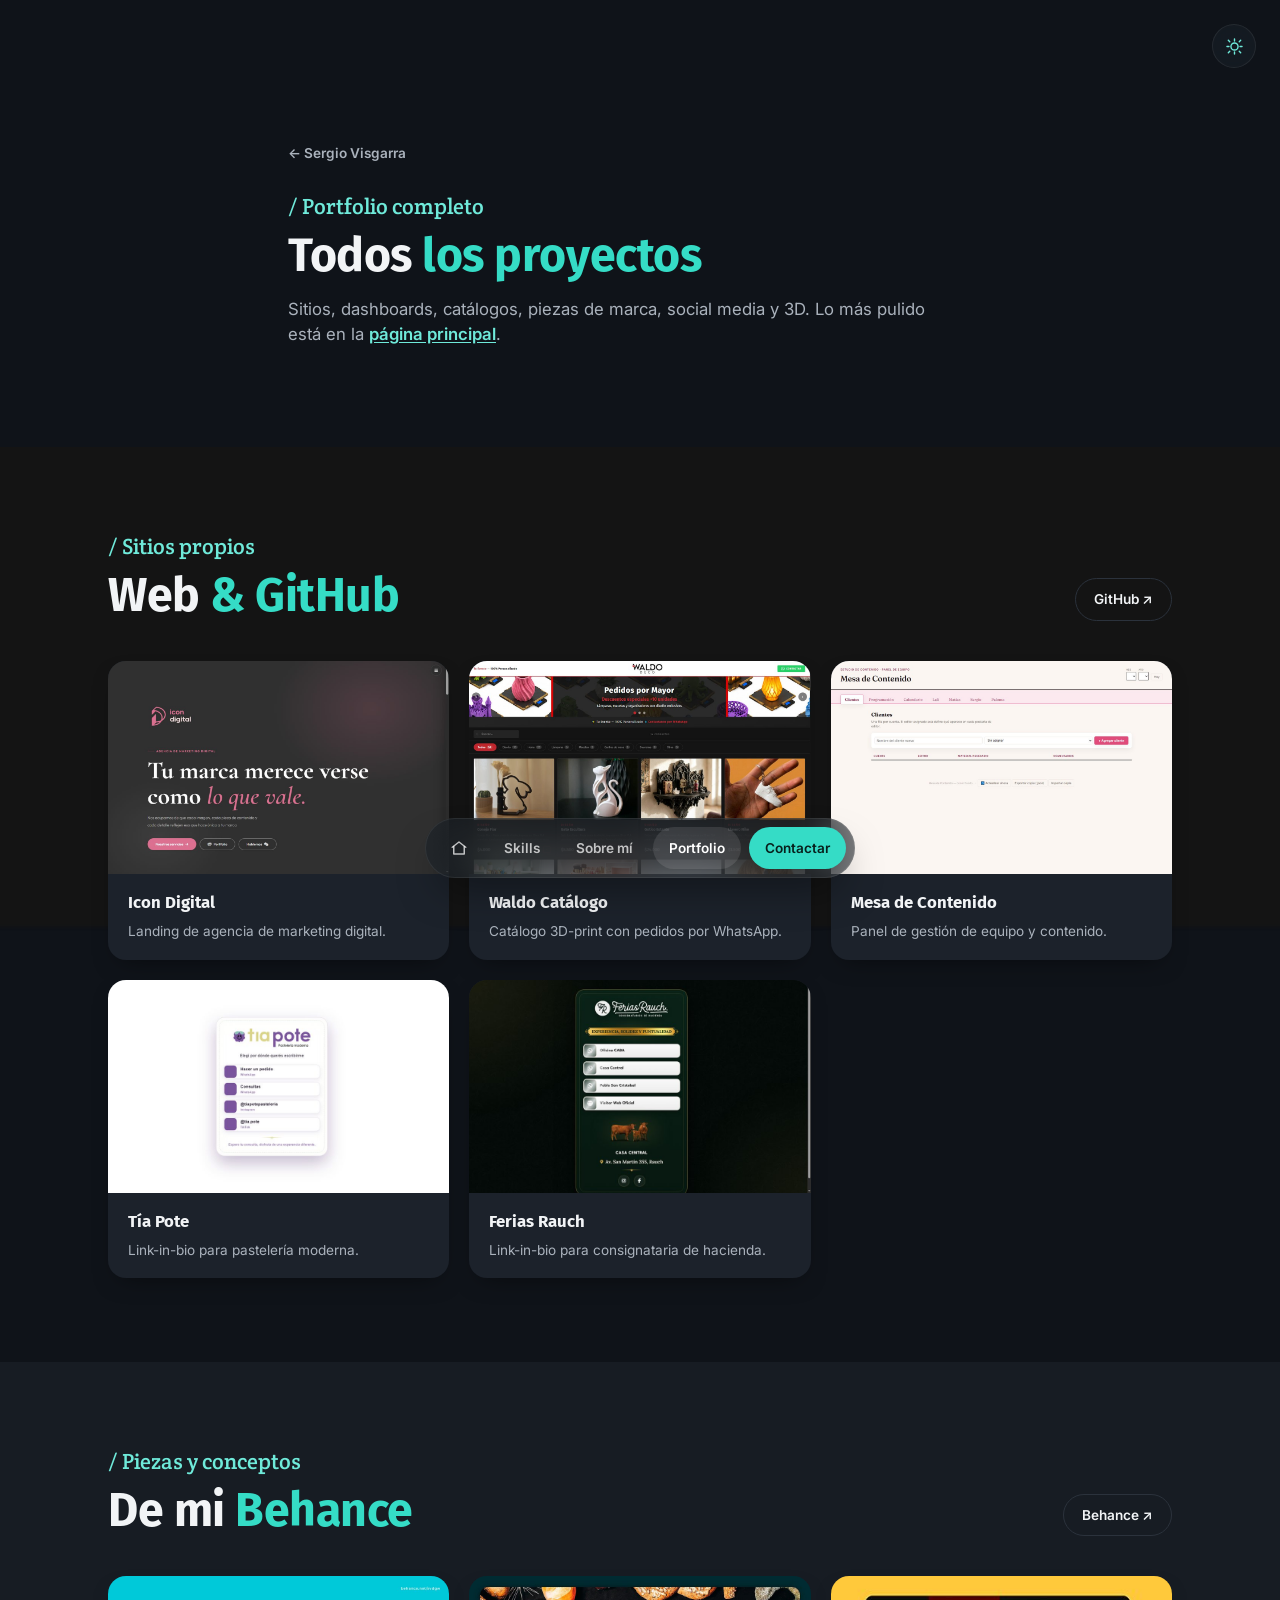
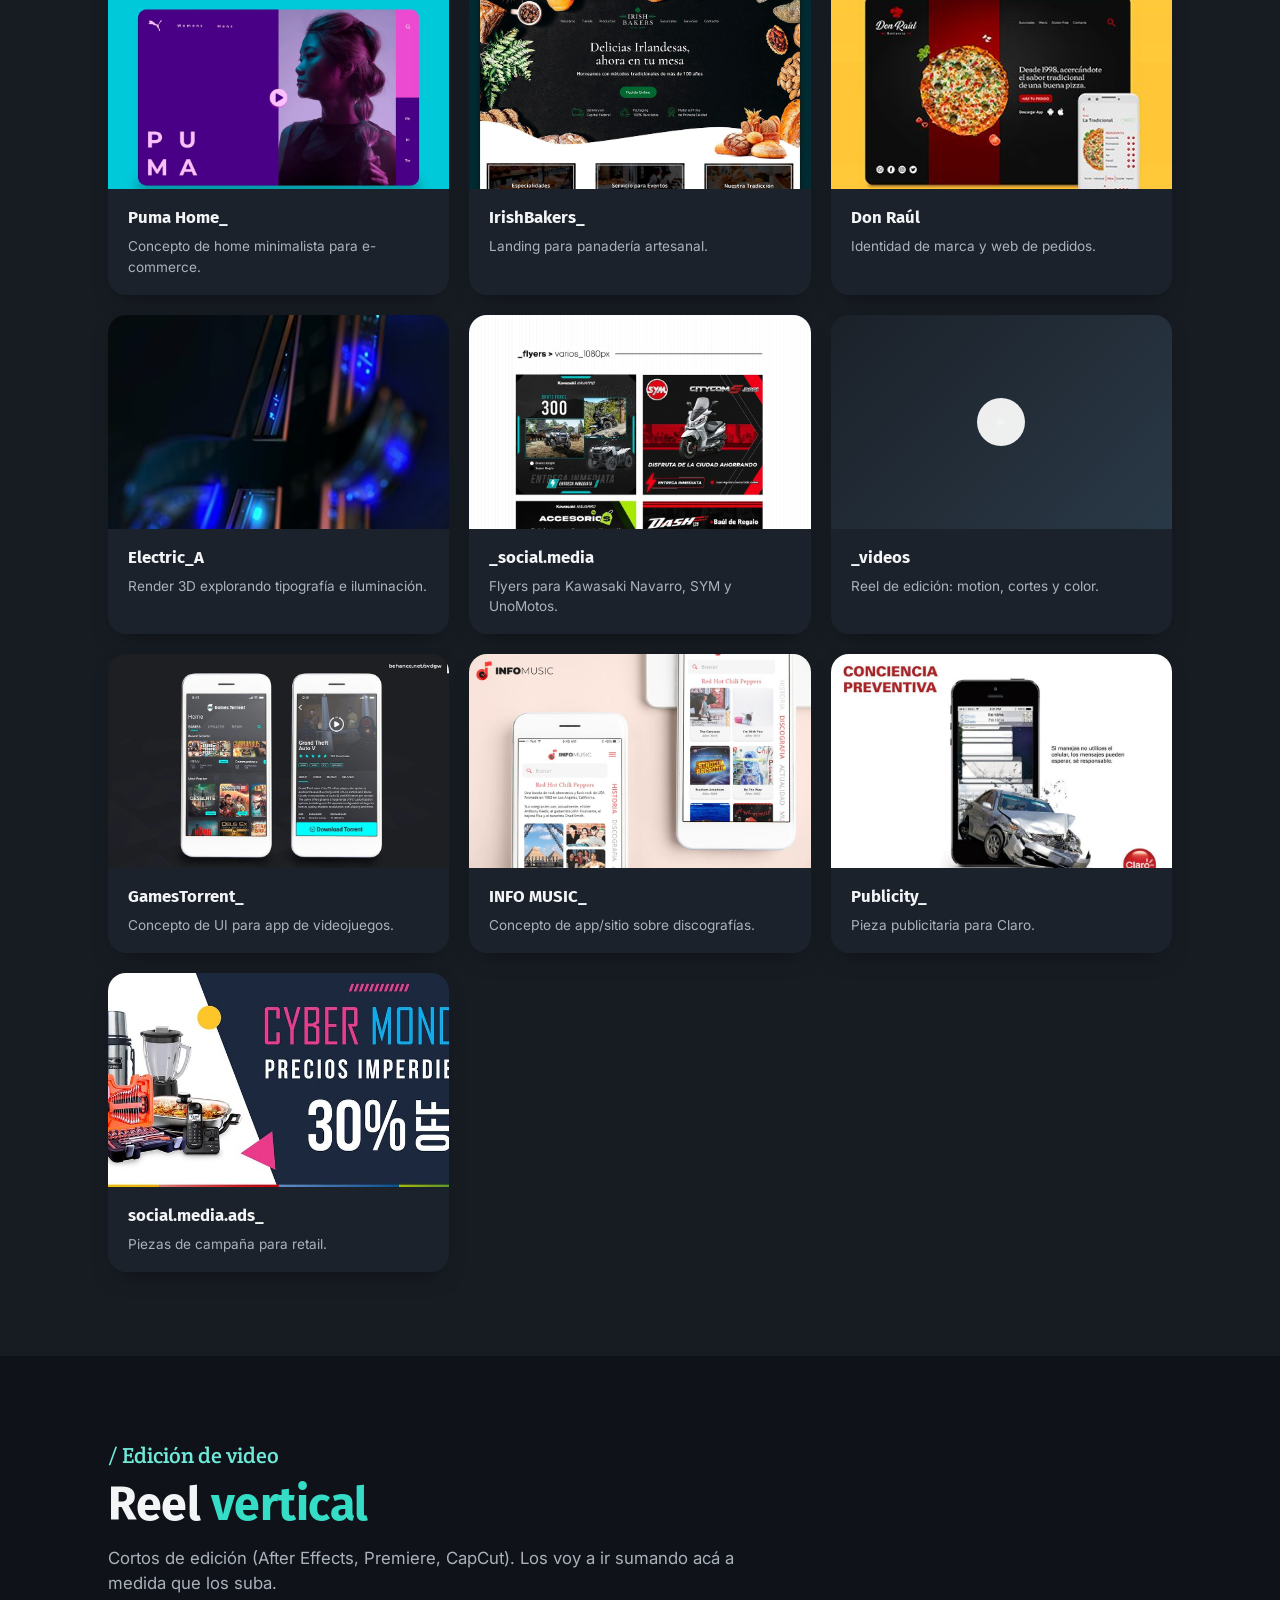
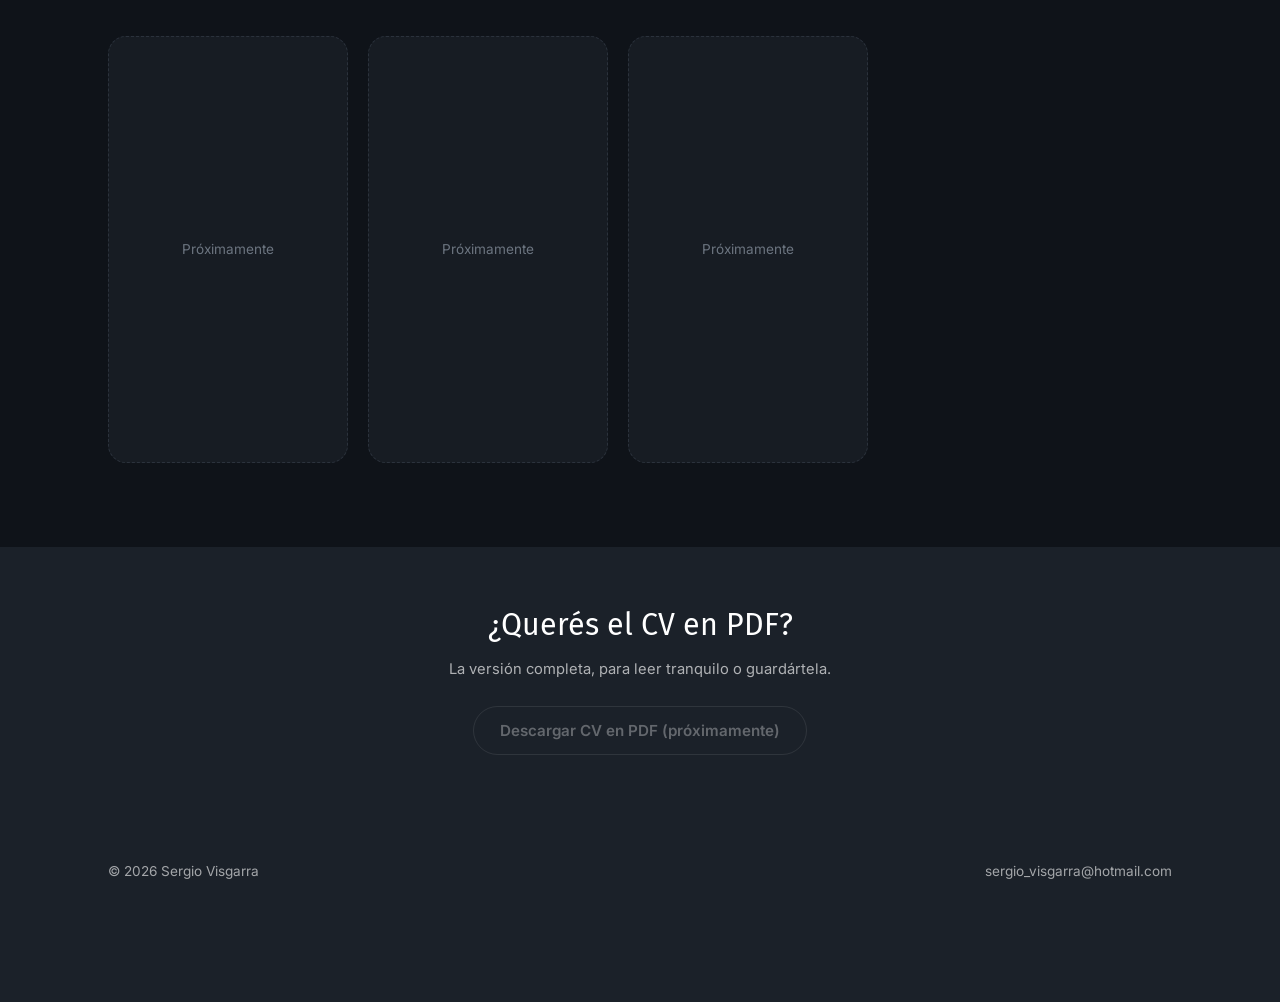
==== portfolio.html @ 5ab40a03 "Ficha de Skills: collage de miniaturas + logo en el badge - Reemplaza showreel-mosaic.jpg por una gr" ====
<!doctype html>
<html lang="es">
<head>
<meta charset="UTF-8">
<script>
  /* aplica el tema guardado antes del primer paint (si no, se ve el flash del
     tema por defecto medio segundo); sin nada guardado se queda en oscuro,
     que es la identidad original del sitio */
  try {
    if (localStorage.getItem('theme') === 'light') {
      document.documentElement.setAttribute('data-theme', 'light');
    }
  } catch (e) {}
</script>
<meta name="viewport" content="width=device-width, initial-scale=1.0">
<title>Portfolio completo — Sergio Visgarra</title>
<meta name="description" content="Todos los proyectos de Sergio Visgarra: web, dashboards, catálogos, branding, social media, video y 3D.">
<link rel="canonical" href="https://adsudo1990.github.io/portfolio/portfolio.html">
<link rel="icon" type="image/png" href="assets/favicon.png">

<!-- Open Graph / Twitter Card — misma imagen de portada que la home -->
<meta property="og:type" content="website">
<meta property="og:site_name" content="Sergio Visgarra — Portfolio">
<meta property="og:title" content="Portfolio completo — Sergio Visgarra">
<meta property="og:description" content="Todos los proyectos de Sergio Visgarra: web, dashboards, catálogos, branding, social media, video y 3D.">
<meta property="og:image" content="https://adsudo1990.github.io/portfolio/assets/img/og-cover.png">
<meta property="og:image:width" content="1200">
<meta property="og:image:height" content="630">
<meta property="og:url" content="https://adsudo1990.github.io/portfolio/portfolio.html">
<meta property="og:locale" content="es_AR">
<meta name="twitter:card" content="summary_large_image">
<meta name="twitter:title" content="Portfolio completo — Sergio Visgarra">
<meta name="twitter:description" content="Todos los proyectos de Sergio Visgarra: web, dashboards, catálogos, branding, social media, video y 3D.">
<meta name="twitter:image" content="https://adsudo1990.github.io/portfolio/assets/img/og-cover.png">
<link rel="preconnect" href="https://fonts.googleapis.com">
<link rel="preconnect" href="https://fonts.gstatic.com" crossorigin>
<link href="https://fonts.googleapis.com/css2?family=Fira+Sans:wght@500;600;700;800&family=Inter:wght@400;500;600&family=Crete+Round&display=swap" rel="stylesheet">
<link rel="stylesheet" href="css/style.css?v=33">
<noscript><style>.reveal{ opacity:1 !important; transform:none !important; }</style></noscript>
</head>
<body>

<!-- ============ FONDO 3D (Three.js, ver js/background.js) ============ -->
<canvas id="galaxyCanvas" aria-hidden="true"></canvas>

<div class="site-content">

<!-- ============ THEME TOGGLE ============ -->
<button id="themeToggle" class="theme-toggle" type="button" aria-label="Cambiar a modo claro">
  <svg class="icon-sun" width="19" height="19" viewBox="0 0 24 24" fill="none" aria-hidden="true"><circle cx="12" cy="12" r="4.5" stroke="currentColor" stroke-width="1.8"/><path d="M12 2.5v2.5M12 19v2.5M4.2 4.2l1.8 1.8M18 18l1.8 1.8M2.5 12H5M19 12h2.5M4.2 19.8L6 18M18 6l1.8-1.8" stroke="currentColor" stroke-width="1.8" stroke-linecap="round"/></svg>
  <svg class="icon-moon" width="17" height="17" viewBox="0 0 24 24" fill="none" aria-hidden="true"><path d="M20 14.5A8.5 8.5 0 1 1 9.5 4a7 7 0 0 0 10.5 10.5Z" stroke="currentColor" stroke-width="1.8" stroke-linejoin="round"/></svg>
</button>

<!-- ============ PAGE HEADER ============ -->
<header class="page-header">
  <div class="wrap page-header-inner">
    <a href="index.html" class="page-back">← Sergio Visgarra</a>
    <div>
      <p class="eyebrow">/ Portfolio completo</p>
      <h1 class="h2">Todos <span class="accent-text">los proyectos</span></h1>
      <p class="lead">Sitios, dashboards, catálogos, piezas de marca, social media y 3D. Lo más pulido está en la <a href="index.html#portfolio" class="inline-link">página principal</a>.</p>
    </div>
  </div>
</header>

<!-- ============ WEB / GITHUB ============ -->
<section class="section" id="web">
  <div class="wrap">
    <div class="section-head reveal-group">
      <div class="reveal">
        <p class="eyebrow">/ Sitios propios</p>
        <h2 class="h2">Web <span class="accent-text">&amp; GitHub</span></h2>
      </div>
      <a href="https://github.com/adsudo1990" target="_blank" rel="noopener" class="btn btn-outline btn-sm reveal">GitHub ↗</a>
    </div>
    <div class="grid-cards grid-cards--3 reveal-group">
      <a class="grid-card reveal" href="https://adsudo1990.github.io/icondigital-portfolio/" data-process="Landing armada en HTML/CSS/JS puro, sin frameworks, para que cargue rápido. Ordené las secciones (qué ofrecen, servicios, contacto) pensando en que el visitante llegue al contacto sin dar vueltas." target="_blank" rel="noopener">
        <div class="grid-img"><img src="assets/img/icondigital.jpg" alt="Landing de Icon Digital" loading="lazy"></div>
        <h4>Icon Digital</h4>
        <p>Landing de agencia de marketing digital.</p>
      </a>
      <a class="grid-card reveal" href="https://adsudo1990.github.io/waldo-catalogo/" data-process="Los renders de cada producto los hice en Blender. El frente es una grilla filtrable liviana, sin backend: el pedido se arma solo y se manda por WhatsApp, sin que el cliente tenga que registrarse." target="_blank" rel="noopener">
        <div class="grid-img"><img src="assets/img/waldo.jpg" alt="Catálogo Waldo Deco" loading="lazy"></div>
        <h4>Waldo Catálogo</h4>
        <p>Catálogo 3D-print con pedidos por WhatsApp.</p>
      </a>
      <a class="grid-card reveal" href="https://adsudo1990.github.io/id-agenda/" data-process="Panel interno para el equipo de Icon Digital. Se conecta a un Cloudflare Worker + KV como backend liviano, así no hace falta mantener un servidor propio para algo de uso interno." target="_blank" rel="noopener">
        <div class="grid-img"><img src="assets/img/idagenda.jpg" alt="Panel Mesa de Contenido" loading="lazy"></div>
        <h4>Mesa de Contenido</h4>
        <p>Panel de gestión de equipo y contenido.</p>
      </a>
      <a class="grid-card reveal" href="https://adsudo1990.github.io/tia_pote_links/" data-process="Link-in-bio con catálogo y pedidos por WhatsApp. Quería que cargue al toque desde el feed de Instagram y que entre entero en una pantalla de celular." target="_blank" rel="noopener">
        <div class="grid-img"><img src="assets/img/tiapote.jpg" alt="Link-in-bio de Tía Pote" loading="lazy"></div>
        <h4>Tía Pote</h4>
        <p>Link-in-bio para pastelería moderna.</p>
      </a>
      <a class="grid-card reveal" href="https://adsudo1990.github.io/ferias-rauch/" data-process="Link-in-bio para una consignataria de hacienda: sucursales, remates y contacto directo. Misma lógica que Tía Pote: liviano, pensado para el celular y sin vueltas." target="_blank" rel="noopener">
        <div class="grid-img"><img src="assets/img/feriasrauch.jpg" alt="Link-in-bio de Ferias Rauch" loading="lazy"></div>
        <h4>Ferias Rauch</h4>
        <p>Link-in-bio para consignataria de hacienda.</p>
      </a>
    </div>
  </div>
</section>

<!-- ============ BEHANCE ============ -->
<section class="section section-alt" id="behance">
  <div class="wrap">
    <div class="section-head reveal-group">
      <div class="reveal">
        <p class="eyebrow">/ Piezas y conceptos</p>
        <h2 class="h2">De mi <span class="accent-text">Behance</span></h2>
      </div>
      <a href="https://www.behance.net/svdgw" target="_blank" rel="noopener" class="btn btn-outline btn-sm reveal">Behance ↗</a>
    </div>
    <div class="grid-cards grid-cards--3 reveal-group">
      <a class="grid-card reveal" href="https://www.behance.net/gallery/91902907/Puma-Home_" data-process="Rediseño del home de e-commerce de Puma, hecho en Figma como ejercicio personal. Me interesaba la jerarquía tipográfica y quitar todo lo que sobra." target="_blank" rel="noopener">
        <div class="grid-img"><img src="assets/img/behance-puma.jpg" alt="Concepto de home de e-commerce para Puma" loading="lazy"></div>
        <h4>Puma Home_</h4>
        <p>Concepto de home minimalista para e-commerce.</p>
      </a>
      <a class="grid-card reveal" href="https://www.behance.net/gallery/93493569/IrishBakers_" data-process="Landing conceptual para una panadería artesanal: identidad, tono de marca y pedido online. La idea era comunicar «artesanal» sin caer en el cliché de tipografía manuscrita y colores pastel." target="_blank" rel="noopener">
        <div class="grid-img"><img src="assets/img/behance-irishbakers.jpg" alt="Landing de panadería IrishBakers" loading="lazy"></div>
        <h4>IrishBakers_</h4>
        <p>Landing para panadería artesanal.</p>
      </a>
      <a class="grid-card reveal" href="https://www.behance.net/gallery/97113945/Don-Raul_" data-process="Identidad de marca completa para una rotisería: isologo, paleta, aplicaciones y una web de pedidos. Quería que se sintiera de barrio y confiable, sin caer en lo genérico." target="_blank" rel="noopener">
        <div class="grid-img"><img src="assets/img/behance-donraul.jpg" alt="Branding y web de rotisería Don Raúl" loading="lazy"></div>
        <h4>Don Raúl</h4>
        <p>Identidad de marca y web de pedidos.</p>
      </a>
      <a class="grid-card reveal" href="https://www.behance.net/gallery/135656613/Electric_A" data-process="Render 3D en Blender y Cinema 4D para practicar tipografía, materiales e iluminación. Lo hice para mí, no fue un encargo." target="_blank" rel="noopener">
        <div class="grid-img"><img src="assets/img/behance-electric.jpg" alt="Pieza 3D Electric_A" loading="lazy"></div>
        <h4>Electric_A</h4>
        <p>Render 3D explorando tipografía e iluminación.</p>
      </a>
      <a class="grid-card reveal" href="https://www.behance.net/gallery/179624189/_socialmedia" data-process="Piezas de redes para Kawasaki Navarro, SYM y UnoMotos, semana a semana. Cada flyer sale en horas, así que armar un buen sistema de plantillas pesó tanto como el diseño." target="_blank" rel="noopener">
        <div class="grid-img"><img src="assets/img/behance-socialmedia.jpg" alt="Flyers para Kawasaki Navarro, SYM y UnoMotos" loading="lazy"></div>
        <h4>_social.media</h4>
        <p>Flyers para Kawasaki Navarro, SYM y UnoMotos.</p>
      </a>
      <a class="grid-card grid-card--video reveal" href="https://www.behance.net/gallery/144928817/Videos_variosae" data-process="Reel de edición para piezas de redes: motion graphics, cortes al ritmo y corrección de color, en After Effects y Premiere." target="_blank" rel="noopener">
        <div class="grid-img grid-img--video">
          <span class="play-btn" aria-hidden="true">
            <svg width="16" height="16" viewBox="0 0 24 24" fill="none"><path d="M8 5v14l11-7L8 5z" fill="currentColor"/></svg>
          </span>
        </div>
        <h4>_videos</h4>
        <p>Reel de edición: motion, cortes y color.</p>
      </a>
      <a class="grid-card reveal" href="https://www.behance.net/gallery/91749625/GamesTorrent_" data-process="Concepto de UI para una app de videojuegos: pantallas de biblioteca, descarga y perfil. Lo armé como sistema de diseño, pensando primero los componentes y después las pantallas." target="_blank" rel="noopener">
        <div class="grid-img"><img src="assets/img/behance-gamestorrent.jpg" alt="UI de app Games Torrent" loading="lazy"></div>
        <h4>GamesTorrent_</h4>
        <p>Concepto de UI para app de videojuegos.</p>
      </a>
      <a class="grid-card reveal" href="https://www.behance.net/gallery/90446647/INFO-MUSIC_" data-process="Concepto de app/sitio sobre discografías. Me interesaba resolver cómo mostrar grillas de álbumes muy densas sin marear al que las mira." target="_blank" rel="noopener">
        <div class="grid-img"><img src="assets/img/behance-infomusic.jpg" alt="UI de app InfoMusic" loading="lazy"></div>
        <h4>INFO MUSIC_</h4>
        <p>Concepto de app/sitio sobre discografías.</p>
      </a>
      <a class="grid-card reveal" href="https://www.behance.net/gallery/83576281/publicity_" data-process="Pieza publicitaria para una campaña de Claro. Trabajo de agencia, con los tiempos y las rondas de aprobación que tiene una marca grande." target="_blank" rel="noopener">
        <div class="grid-img"><img src="assets/img/behance-publicity.jpg" alt="Publicidad Claro Conciencia Preventiva" loading="lazy"></div>
        <h4>Publicity_</h4>
        <p>Pieza publicitaria para Claro.</p>
      </a>
      <a class="grid-card reveal" href="https://www.behance.net/gallery/83701869/socialmediaads_" data-process="Piezas de campaña de Cyber Monday para retail, con una versión para feed y otra para historias." target="_blank" rel="noopener">
        <div class="grid-img"><img src="assets/img/behance-socialads.jpg" alt="Pieza de campaña Cyber Monday" loading="lazy"></div>
        <h4>social.media.ads_</h4>
        <p>Piezas de campaña para retail.</p>
      </a>
    </div>
  </div>
</section>

<!-- ============ REEL VERTICAL (próximamente) ============ -->
<section class="section" id="reel">
  <div class="wrap">
    <div class="reveal-group">
      <p class="eyebrow reveal">/ Edición de video</p>
      <h2 class="h2 reveal">Reel <span class="accent-text">vertical</span></h2>
      <p class="lead reveal">Cortos de edición (After Effects, Premiere, CapCut). Los voy a ir sumando acá a medida que los suba.</p>
    </div>
    <div class="reel-grid reveal-group">
      <div class="reel-slot reveal"><span>Próximamente</span></div>
      <div class="reel-slot reveal"><span>Próximamente</span></div>
      <div class="reel-slot reveal"><span>Próximamente</span></div>
    </div>
  </div>
</section>

<!-- ============ CV DOWNLOAD ============ -->
<section class="cv-band">
  <div class="wrap">
    <p class="cv-band-title">¿Querés el CV en PDF?</p>
    <p class="cv-band-note">La versión completa, para leer tranquilo o guardártela.</p>
    <button class="btn btn-cv" type="button" disabled>Descargar CV en PDF (próximamente)</button>
  </div>
</section>

<!-- ============ FOOTER ============ -->
<footer class="footer">
  <div class="wrap footer-bottom">
    <span>© <span id="year"></span> Sergio Visgarra</span>
    <span>sergio_visgarra@hotmail.com</span>
  </div>
</footer>

<!-- ============ MODAL DE PROYECTOS (ver js/main.js) ============ -->
<div class="project-modal" id="projectModal" hidden>
  <div class="project-modal-backdrop" data-modal-close></div>
  <div class="project-modal-panel" role="dialog" aria-modal="true" aria-labelledby="projectModalTitle">
    <button class="project-modal-close" type="button" data-modal-close aria-label="Cerrar">✕</button>
    <div class="project-modal-img"><img id="projectModalImg" src="" alt="" loading="lazy"></div>
    <div class="project-modal-body">
      <p class="skill-tag" id="projectModalTag" hidden></p>
      <h3 id="projectModalTitle"></h3>
      <p id="projectModalDesc"></p>
      <a id="projectModalLink" href="#" target="_blank" rel="noopener" class="btn btn-primary btn-sm">Ver en vivo ↗</a>
    </div>
  </div>
</div>

<!-- ============ DOCK NAV ============ -->
<nav class="dock" aria-label="Navegación principal">
  <a href="index.html#inicio" class="dock-item" aria-label="Inicio">
    <svg width="18" height="18" viewBox="0 0 24 24" fill="none"><path d="M3 11L12 4L21 11" stroke="currentColor" stroke-width="2" stroke-linecap="round" stroke-linejoin="round"/><path d="M5 10V20H19V10" stroke="currentColor" stroke-width="2" stroke-linecap="round" stroke-linejoin="round"/></svg>
  </a>
  <a href="index.html#skills" class="dock-item">Skills</a>
  <a href="index.html#sobre-mi" class="dock-item">Sobre mí</a>
  <a href="portfolio.html" class="dock-item active">Portfolio</a>
  <a href="index.html#contacto" class="dock-item dock-cta">Contactar</a>
</nav>

</div><!-- /.site-content -->

<script src="https://cdnjs.cloudflare.com/ajax/libs/gsap/3.12.5/gsap.min.js"></script>
<script src="https://cdnjs.cloudflare.com/ajax/libs/gsap/3.12.5/ScrollTrigger.min.js"></script>
<script src="https://cdnjs.cloudflare.com/ajax/libs/three.js/r128/three.min.js"></script>
<script src="js/background.js?v=5"></script>
<script src="js/main.js?v=20"></script>
</body>
</html>
---- css/style.css ----
/* ===================================================================
   Sergio Visgarra — Portfolio
   Design tokens
   =================================================================== */
:root{
  /* dark theme (default — identidad original del sitio) */
  --bg:            #0F1319;
  --bg-alt:        #171C23;
  --surface:       #1C222B;
  --ink:           #F2F4F6;
  --ink-soft:      #AAB2BC;
  --ink-faint:     #6C7580;
  --line:          #2B323C;
  --accent:        #35DCC6;
  --accent-ink:    #6FEADA;
  --accent-tint:   rgba(53,220,198,.14);
  --accent-tint-2: rgba(53,220,198,.22);
  --on-accent:     #08211D; /* dark text on top of the bright accent color, for contrast */
  --shadow:        0 20px 45px -20px rgba(0,0,0,.6);
  --shadow-sm:     0 10px 25px -12px rgba(0,0,0,.55);
  --hero-line:     rgba(255,255,255,.04); /* trazo diagonal del fondo del hero */
  /* --dock-bg y el resto del "chrome" (dock, footer, overlays de imagen) se
     mantienen siempre oscuros en los dos temas a propósito — es el mismo
     criterio que usan la mayoría de los sitios con toggle: la barra de
     navegación no cambia, solo el contenido */
  --dock-bg:       #1B2129;
  --radius-lg: 28px;
  --radius-md: 18px;
  --radius-sm: 12px;
  --maxw: 1120px;
  --font-head: 'Fira Sans', -apple-system, Segoe UI, sans-serif;
  --font-body: 'Inter', -apple-system, Segoe UI, sans-serif;
  --font-hand: 'Crete Round', Georgia, serif;
}
/* ---------- light theme: se activa con [data-theme="light"] en <html>,
   controlado por el toggle del header (ver .theme-toggle / main.js) ---------- */
:root[data-theme="light"]{
  --bg:            #F6F7F5;
  --bg-alt:        #ECEFEC;
  --surface:       #FFFFFF;
  --ink:           #14181C;
  --ink-soft:      #4E555C;
  --ink-faint:     #868D94;
  --line:          #DEE2E4;
  --accent:        #0B8F7D;
  --accent-ink:    #0A7A6A;
  --accent-tint:   rgba(11,143,125,.10);
  --accent-tint-2: rgba(11,143,125,.16);
  --on-accent:     #FFFFFF;
  --shadow:        0 20px 45px -20px rgba(20,24,28,.18);
  --shadow-sm:     0 10px 25px -12px rgba(20,24,28,.14);
  --hero-line:     rgba(15,20,25,.05);
}

*{ box-sizing:border-box; }
html{ scroll-behavior:smooth; }
body{
  margin:0;
  background:var(--bg);
  color:var(--ink);
  font-family:var(--font-body);
  font-size:16px;
  line-height:1.5;
  -webkit-font-smoothing:antialiased;
}
img{ max-width:100%; display:block; }
a{ color:inherit; text-decoration:none; }
ul{ margin:0; padding:0; list-style:none; }

.wrap{
  max-width:var(--maxw);
  margin:0 auto;
  padding:0 28px;
}

.accent-text{ color:var(--accent); }

.eyebrow{
  font-family:var(--font-hand);
  font-size:1.35rem;
  color:var(--accent-ink);
  margin:0 0 6px;
}

.h2{
  font-family:var(--font-head);
  font-weight:700;
  font-size:clamp(2rem, 4vw, 2.9rem);
  line-height:1.1;
  margin:0 0 16px;
  letter-spacing:-0.01em;
}

.lead{
  font-size:1.05rem;
  color:var(--ink-soft);
  max-width:640px;
  margin:0 0 40px;
}

.section{ padding:84px 0; } /* 96px - 12% */
.section-alt{ background:var(--bg-alt); }

.section-head{
  display:flex;
  justify-content:space-between;
  align-items:flex-end;
  gap:24px;
  flex-wrap:wrap;
  margin-bottom:40px;
}
.section-head .h2{ margin-bottom:0; }

.h3{
  font-family:var(--font-head);
  font-weight:700;
  font-size:1.4rem;
  margin:0;
}
.portfolio-sub{ margin:56px 0 24px; }
.portfolio-sub .skill-tag{ margin-bottom:2px; }
.grid-cards--behance{ margin-top:0; }

/* ---------- scroll reveal ---------- */
.reveal{
  opacity:0;
  transform:translateY(28px);
  transition:opacity .7s cubic-bezier(.22,.61,.36,1), transform .7s cubic-bezier(.22,.61,.36,1);
}
.reveal.is-visible{ opacity:1; transform:translateY(0); }
.reveal-group .reveal:nth-child(1){ transition-delay:0s; }
.reveal-group .reveal:nth-child(2){ transition-delay:.08s; }
.reveal-group .reveal:nth-child(3){ transition-delay:.16s; }
.reveal-group .reveal:nth-child(4){ transition-delay:.24s; }
.reveal-group .reveal:nth-child(5){ transition-delay:.32s; }
.reveal-group .reveal:nth-child(6){ transition-delay:.4s; }
@media (prefers-reduced-motion: reduce){
  .reveal{ opacity:1; transform:none; transition:none; }
}

/* ---------- buttons ---------- */
.btn{
  display:inline-flex;
  align-items:center;
  gap:6px;
  font-family:var(--font-body);
  font-weight:600;
  font-size:.95rem;
  padding:14px 26px;
  border-radius:999px;
  border:1.5px solid transparent;
  cursor:pointer;
  transition:transform .15s ease, box-shadow .15s ease, background .15s ease, color .15s ease;
  white-space:nowrap;
  /* sin esto, un <button disabled> usa el estilo nativo del navegador y
     pisa el color/fondo — se vuelve invisible en vez de "atenuado" */
  appearance:none;
  -webkit-appearance:none;
}
.btn:hover{ transform:translateY(-2px); }
.btn-primary{ background:var(--accent); color:var(--on-accent); box-shadow:var(--shadow-sm); }
.btn-primary:hover{ background:var(--accent-ink); }
.btn-outline{ background:transparent; border-color:var(--line); color:var(--ink); }
.btn-outline:hover{ background:var(--ink); color:var(--bg); border-color:var(--ink); }
.btn-ghost{ background:transparent; color:var(--ink-soft); border-color:transparent; padding:14px 10px; }
.btn-ghost:hover{ color:var(--ink); }
.btn-sm{ padding:10px 18px; font-size:.85rem; }

/* ===================================================================
   HERO
   =================================================================== */
.hero{
  position:relative;
  padding:132px 0 97px; /* 150px/110px - 12% */
  overflow:hidden;
  background:var(--bg);
}
.hero-bg{
  position:absolute; inset:0;
  z-index:0;
  /* solo el glow de acento — las franjas diagonales se sacaron a pedido,
     competían con las partículas de la galaxia */
  background:radial-gradient(600px 400px at 85% 10%, var(--accent-tint) 0%, transparent 70%);
  pointer-events:none;
}
.hero-inner{ position:relative; z-index:2; }
.hero-name{
  font-family:var(--font-head);
  font-weight:800;
  font-size:clamp(3.2rem, 9vw, 6.4rem);
  line-height:.95;
  letter-spacing:-0.02em;
  margin:0 0 20px;
}
.hero-role{
  font-family:var(--font-head);
  font-size:clamp(1.1rem, 2vw, 1.4rem);
  color:var(--ink-soft);
  margin:0 0 10px;
}
.hero-role .dot{ color:var(--accent); margin:0 4px; }
.hero-meta{
  color:var(--ink-soft);
  font-size:.98rem;
  margin:0 0 40px;
  max-width:520px;
}
.hero-cta{ display:flex; flex-wrap:wrap; gap:14px; align-items:center; }

/* ---------- hero split: "Sergio — foto — Visgarra" ----------
   Este bloque va al revés que el resto del archivo (mobile primero, desktop en
   un min-width). Es a propósito: en mobile es una columna simple con la foto
   redonda arriba, y en desktop una grilla de 3x3 con posiciones explícitas.
   Definir el caso simple primero evita tener que deshacer con !important las
   posiciones de grilla del desktop, que fue justo lo que rompió este layout
   antes cuando se resolvía con subgrid. */
.hero-split{
  display:grid;
  justify-items:start;
  text-align:left;
  row-gap:4px;
  margin-bottom:36px;
}
.hero-name{ margin:0; }
.hero-place{
  font-family:var(--font-body);
  font-size:.95rem;
  color:var(--ink-soft);
  margin:10px 0 0;
}
/* mobile: foto chica y redonda arriba, nombre debajo */
.hero-photo{
  order:-1;
  width:74px;
  aspect-ratio:1/1;
  border-radius:50%;
  overflow:hidden;
  margin-bottom:14px;
  background:var(--surface);
  box-shadow:var(--shadow-sm);
}
/* la imagen es un isotipo geométrico con fondo transparente (no una foto
   rectangular), así que "contain" evita recortar las puntas del dibujo —
   con "cover" el círculo/rectángulo redondeado le comía las esquinas */
.hero-photo img{ width:100%; height:100%; object-fit:contain; display:block; }

@media (min-width: 761px){
  /* desktop: eyebrow arriba a la izquierda, los dos nombres en la MISMA fila
     (fila 2) con la foto en el medio ocupando las tres filas, y el lugar
     debajo de "Visgarra" */
  .hero-split{
    grid-template-columns:auto auto auto;
    grid-template-rows:auto auto auto;
    justify-content:start;
    align-items:center;
    column-gap:clamp(18px, 2.4vw, 34px);
    row-gap:0;
  }
  .hero-eyebrow{ grid-column:1; grid-row:1; margin-bottom:8px; }
  .hero-name--first{ grid-column:1; grid-row:2; }
  .hero-photo{
    grid-column:2;
    grid-row:1 / span 3;
    order:0;
    width:clamp(112px, 12vw, 168px);
    aspect-ratio:1/1;
    border-radius:50%;
    margin-bottom:0;
    align-self:center;
    box-shadow:var(--shadow);
  }
  .hero-name--last{ grid-column:3; grid-row:2; }
  .hero-split .hero-place{ grid-column:3; grid-row:3; margin:8px 0 0; }
}

/* ===================================================================
   PORTFOLIO SUB-PAGE HEADER
   =================================================================== */
.page-header{ padding:140px 0 60px; background:var(--bg); }
.page-header-inner{ max-width:760px; }
.page-back{
  display:inline-block;
  font-family:var(--font-body);
  font-weight:600;
  font-size:.85rem;
  color:var(--ink-soft);
  margin-bottom:28px;
  transition:color .15s ease;
}
.page-back:hover{ color:var(--accent); }
.inline-link{ color:var(--accent-ink); font-weight:600; text-decoration:underline; text-underline-offset:2px; }
.grid-cards--3{ grid-template-columns:repeat(3, 1fr); }

/* ---------- reel placeholder (vertical video, coming soon) ---------- */
.reel-grid{
  display:grid;
  grid-template-columns:repeat(3, 1fr);
  gap:20px;
  max-width:760px;
}
.reel-slot{
  aspect-ratio:9/16;
  border-radius:var(--radius-md);
  border:1.5px dashed var(--line);
  display:flex; align-items:center; justify-content:center;
  color:var(--ink-faint);
  font-size:.85rem;
  background:var(--bg-alt);
}
@media (max-width: 640px){
  .page-header{ padding:110px 0 40px; }
  .reel-grid{ grid-template-columns:1fr 1fr; }
}

/* ===================================================================
   SKILLS
   =================================================================== */
.skills-layout{
  display:grid;
  grid-template-columns:1fr 1fr;
  gap:48px;
  align-items:start;
}
.skills-grid{
  display:flex;
  flex-direction:column;
  padding-bottom:8vh; /* room for the last card to finish stacking before it unsticks */
}
.skill-card{
  background:var(--surface);
  border-radius:var(--radius-lg);
  padding:34px 32px;
  border:1px solid var(--line); /* faint stroke so stacked cards read as separate sheets */
  /* Sombra corta a propósito. El paso entre fichas apiladas es de 12px, así que
     el alcance vertical se mantiene por debajo de eso y la tapa la ficha de
     adelante: con una sombra larga las 6 se sumaban una sobre otra y dejaban una
     mancha negra detrás del stack. El spread negativo anula el desborde lateral,
     que no tiene ninguna ficha que lo tape y también se acumulaba.
     La profundidad la completa el brillo interior del borde superior, que al ser
     inset no derrama nada hacia afuera. */
  box-shadow:
    0 1px 2px rgba(0,0,0,.28),
    0 10px 16px -8px rgba(0,0,0,.5),
    inset 0 1px 0 rgba(255,255,255,.05);
  position:sticky;
  margin-bottom:16px;
  will-change:transform;
  transform:translateZ(0);
}
/* staggered sticky offsets create the overlapping / stacking-deck effect on scroll —
   a tight step keeps it reading as stacked sheets rather than separate visible cards */
.skill-card:nth-child(1){ top:96px;  z-index:1; }
.skill-card:nth-child(2){ top:108px; z-index:2; }
.skill-card:nth-child(3){ top:120px; z-index:3; }
.skill-card:nth-child(4){ top:132px; z-index:4; }
.skill-card:nth-child(5){ top:144px; z-index:5; }
.skill-card:nth-child(6){ top:156px; z-index:6; }
@media (max-width: 900px){
  .skills-layout{ grid-template-columns:1fr; }
  .skill-card{ position:static; margin-bottom:20px; }
}

/* ---------- sticky visual beside the skills stack — flips as you scroll ---------- */
.skills-visual{
  position:sticky;
  top:110px;
  aspect-ratio:3/4;
  perspective:1800px; /* 3D depth for the flip */
}
.skills-visual-inner{
  position:relative;
  width:100%; height:100%;
  transform-style:preserve-3d;
  will-change:transform;
}
.skills-visual-face{
  position:absolute; inset:0;
  border-radius:var(--radius-lg);
  overflow:hidden;
  backface-visibility:hidden;
  -webkit-backface-visibility:hidden;
  box-shadow:var(--shadow);
}
.skills-visual-front{ background:var(--dock-bg); }
/* collage armado con las miniaturas de proyectos del repo (sin imagen externa) */
.skills-visual-mosaic{
  position:absolute; inset:0;
  display:grid;
  grid-template-columns:1fr 1fr;
  grid-auto-rows:1fr;
  gap:2px;
}
.skills-visual-mosaic img{
  width:100%; height:100%;
  object-fit:cover;
  opacity:.68;
  filter:grayscale(.25) contrast(1.02);
}
@media (max-width: 900px){
  .skills-visual-mosaic{ grid-template-columns:1fr 1fr 1fr; }
}
.skills-visual-overlay{
  position:absolute; inset:0;
  display:flex;
  flex-direction:column;
  align-items:center;
  justify-content:center;
  gap:14px;
  background:linear-gradient(180deg, rgba(22,32,43,.34) 0%, rgba(22,32,43,.72) 100%);
  text-align:center;
  padding:24px;
}
.skills-visual .logo-badge{
  width:60px; height:60px;
  border-radius:50%;
  background:rgba(255,255,255,.95);
  display:flex; align-items:center; justify-content:center;
  box-shadow:0 4px 18px rgba(0,0,0,.28);
  transition:transform .2s ease;
}
.skills-visual .logo-badge img{ width:64%; height:64%; object-fit:contain; display:block; }
.skills-visual:hover .logo-badge{ transform:scale(1.08); }
.skills-visual-name{
  font-family:var(--font-head);
  font-weight:700;
  font-size:1.3rem;
  color:#fff;
  margin:0;
}
.skills-visual-role{
  font-family:var(--font-body);
  font-size:.85rem;
  color:rgba(255,255,255,.75);
  margin:2px 0 0;
}
/* back face: revealed by the scroll-driven rotateY, links straight to Contacto */
.skills-visual-back{
  transform:rotateY(180deg);
  background:linear-gradient(135deg, var(--accent) 0%, #1E9E8F 100%);
  display:flex;
  flex-direction:column;
  align-items:center;
  justify-content:center;
  gap:10px;
  text-align:center;
  padding:24px;
}
.skills-visual-back-text{
  font-family:var(--font-head);
  font-weight:800;
  font-size:2rem;
  line-height:1.1;
  color:var(--on-accent);
}
/* mismo mecanismo que .statement-text: cada palabra arranca apagada y se
   enciende con el scroll (main.js envuelve todo .word-reveal en spans) */
.skills-visual-back-text .word{
  opacity:.35;
  transition:opacity .2s linear;
  will-change:opacity;
}
.skills-visual-back-arrow{
  width:44px; height:44px;
  border-radius:50%;
  border:1.5px solid var(--on-accent);
  display:flex; align-items:center; justify-content:center;
  color:var(--on-accent);
  font-size:1.1rem;
  transition:transform .2s ease;
}
.skills-visual-back:hover .skills-visual-back-arrow{ transform:translateY(4px); }
@media (max-width: 900px){
  .skills-visual{ position:relative; top:auto; aspect-ratio:16/9; margin-top:8px; }
}
/* Reduced-motion mode: the card cross-fades between faces instead of rotating in 3D.
   (Handled in js/main.js, which also supports the ?motion=on / ?motion=off overrides.) */
.skills-visual-inner.is-flat{ transform:none !important; }
.skills-visual-inner.is-flat .skills-visual-face{
  backface-visibility:visible;
  -webkit-backface-visibility:visible;
}
.skills-visual-inner.is-flat .skills-visual-back{ transform:none; }
.skill-tag{
  font-family:var(--font-hand);
  color:var(--accent-ink);
  font-size:1.2rem;
  margin:0 0 6px;
}
.skill-card h3{
  font-family:var(--font-head);
  font-size:1.4rem;
  margin:0 0 10px;
}
.skill-card p{ color:var(--ink-soft); margin:0 0 18px; font-size:.95rem; }
.tag-hobby{
  display:inline-block;
  font-family:var(--font-body);
  font-size:.62rem;
  font-weight:700;
  letter-spacing:.06em;
  text-transform:uppercase;
  background:var(--accent-tint);
  color:var(--accent-ink);
  padding:3px 9px;
  border-radius:999px;
  vertical-align:middle;
  margin-left:8px;
}
.tool-list{ display:flex; flex-wrap:wrap; gap:8px; }
.tool-list li{
  background:var(--bg-alt);
  color:var(--ink-soft);
  font-size:.8rem;
  padding:6px 12px;
  border-radius:999px;
}
/* keep the same opaque background/shadow as regular cards so it still occludes
   the stack correctly on scroll — only the dashed border marks it as "hobby" */
.skill-card--hobby{ border:1.5px dashed var(--ink-faint); }

/* ===================================================================
   STATEMENT — big line that fills in word by word as you scroll
   =================================================================== */
.statement{ padding:15.8vh 0; background:var(--bg); } /* 18vh - 12% */
/* cierre antes de la franja del CV: más corto que el statement de arriba
   para no repetir el mismo respiro dos veces en la misma bajada */
.statement--cta{ padding:10.6vh 0; } /* 12vh - 12% */
.statement--cta .statement-text{ text-align:center; margin:0 auto; }
.statement-text{
  font-family:var(--font-head);
  font-weight:600;
  font-size:clamp(1.6rem, 3.6vw, 3rem);
  line-height:1.25;
  letter-spacing:-0.01em;
  max-width:960px;
  margin:0;
  color:var(--ink);
}
/* each word starts dimmed and lights up on scroll (JS wraps them in spans) */
.statement-text .word{
  opacity:.16;
  transition:opacity .2s linear;
  will-change:opacity;
}
@media (max-width: 640px){
  .statement{ padding:10.6vh 0; } /* 12vh - 12% */
}

/* ===================================================================
   ABOUT
   =================================================================== */
.about-grid{
  display:grid;
  grid-template-columns:1fr 1fr;
  gap:48px;
  align-items:center;
}
.about-text{
  color:var(--ink-soft);
  font-size:1.15rem;
  line-height:1.6;
  margin:0 0 12px;
  overflow:hidden;
  display:-webkit-box;
  -webkit-box-orient:vertical;
  -webkit-line-clamp:6;
}
.about-text.is-expanded{ -webkit-line-clamp:unset; }
.about-more{
  display:inline-block;
  background:none; border:none; padding:0; margin:0 0 32px;
  font-family:var(--font-body); font-weight:600; font-size:.9rem;
  color:var(--accent-ink); cursor:pointer;
}
.about-more:hover{ color:var(--accent); }
/* display:inline-block above would otherwise override the [hidden] attribute */
.about-more[hidden]{ display:none; }
/* reel chico en loop en el lugar donde antes iba la ficha de stats.
   El video que hay hoy está en vertical, así que la tarjeta respeta ese
   formato (9/16); cuando Sergio pase versiones horizontales, este mismo
   contenedor puede pasar a aspect-ratio:16/9 sin tocar el resto. */
.about-media{
  width:100%;
  max-width:240px;
  margin:0 auto;
  aspect-ratio:9/16;
  border-radius:var(--radius-lg);
  overflow:hidden;
  box-shadow:var(--shadow);
  background:var(--surface);
}
.about-media-video{
  width:100%;
  height:100%;
  object-fit:cover;
  display:block;
}

/* ===================================================================
   PORTFOLIO
   =================================================================== */
.featured-grid{
  display:grid;
  grid-template-columns:1fr 1fr;
  gap:24px;
  margin-bottom:24px;
}
.featured-card{
  display:block;
  background:var(--surface);
  border-radius:var(--radius-lg);
  overflow:hidden;
  box-shadow:var(--shadow);
  transition:transform .2s ease;
}
.featured-card:hover{ transform:translateY(-5px); }
.featured-img{ aspect-ratio:16/10; overflow:hidden; background:var(--bg-alt); }
.featured-img img{ width:100%; height:100%; object-fit:cover; object-position:top; }
.featured-body{ padding:26px 28px 30px; }
.featured-body h3{ font-family:var(--font-head); font-size:1.5rem; margin:2px 0 10px; }
.featured-body p{ color:var(--ink-soft); font-size:.92rem; margin:0 0 10px; }
.stack{ font-size:.78rem !important; color:var(--accent-ink) !important; font-weight:600; text-transform:uppercase; letter-spacing:.03em; }

.grid-cards{
  display:grid;
  grid-template-columns:repeat(3, 1fr);
  gap:20px;
}
.grid-card{
  display:block;
  background:var(--surface);
  border-radius:var(--radius-md);
  overflow:hidden;
  box-shadow:var(--shadow-sm);
  transition:transform .2s ease;
}
.grid-card:hover{ transform:translateY(-4px); }
.grid-img{ aspect-ratio:16/10; overflow:hidden; background:var(--bg-alt); }
.grid-img img{ width:100%; height:100%; object-fit:cover; object-position:top; }
.grid-card h4{ font-family:var(--font-head); font-size:1.05rem; margin:16px 20px 6px; }
.grid-card p{ color:var(--ink-soft); font-size:.85rem; margin:0 20px 18px; }
.grid-img--video{
  display:flex; align-items:center; justify-content:center;
  background:linear-gradient(135deg, var(--dock-bg) 0%, #2A3947 100%);
}
.grid-img--video .play-btn{
  width:48px; height:48px;
  border-radius:50%;
  background:rgba(255,255,255,.92);
  display:flex; align-items:center; justify-content:center;
  color:var(--ink);
  transition:transform .2s ease;
}
.grid-card--video:hover .play-btn{ transform:scale(1.1); }

/* ===================================================================
   3D HOBBY
   =================================================================== */
.threed-grid{
  display:grid;
  grid-template-columns:1fr 1fr;
  gap:48px;
  align-items:center;
}
.threed-note{
  background:var(--surface);
  border-radius:var(--radius-lg);
  padding:30px;
  box-shadow:var(--shadow-sm);
}
.threed-note p:last-child{ color:var(--ink-soft); font-size:.92rem; margin:0; }

/* ===================================================================
   TIMELINE
   =================================================================== */
.timeline{ max-width:760px; }
.timeline-item{
  display:flex;
  justify-content:space-between;
  align-items:baseline;
  gap:24px;
  padding:22px 0;
  border-bottom:1px solid var(--line);
}
.timeline-item:first-child{ padding-top:0; }
.timeline-main h4{ font-family:var(--font-head); font-size:1.15rem; margin:0 0 4px; }
.timeline-company{ color:var(--ink-soft); font-size:.9rem; margin:0; }
.timeline-date{ color:var(--ink-faint); font-size:.85rem; white-space:nowrap; font-style:italic; }
.fade-1{ opacity:.75; }
.fade-2{ opacity:.55; }
.fade-3{ opacity:.4; }
/* keep the reveal-on-scroll working alongside the permanent older-role fade
   (higher specificity than plain .reveal.is-visible) */
.timeline-item.fade-1.reveal.is-visible{ opacity:.75; }
.timeline-item.fade-2.reveal.is-visible{ opacity:.55; }
.timeline-item.fade-3.reveal.is-visible{ opacity:.4; }

/* ===================================================================
   CONTACT
   =================================================================== */
.contact-grid{
  display:grid;
  grid-template-columns:1fr 1fr;
  gap:48px;
}
.contact-form{ display:flex; flex-direction:column; gap:18px; max-width:520px; }
.contact-form label{ display:flex; flex-direction:column; gap:8px; font-size:.85rem; font-weight:600; color:var(--ink); }
.contact-form input,
.contact-form textarea{
  font-family:var(--font-body);
  font-size:.95rem;
  font-weight:400;
  padding:14px 16px;
  border-radius:var(--radius-sm);
  border:1.5px solid var(--line);
  background:var(--surface);
  color:var(--ink);
  resize:vertical;
}
.contact-form input:focus,
.contact-form textarea:focus{ outline:none; border-color:var(--accent); }
.status-toggle{ border:none; padding:0; margin:0; display:flex; flex-direction:column; gap:10px; }
.status-toggle legend{ font-size:.85rem; font-weight:600; margin-bottom:4px; padding:0; }
.contact-form .radio{ display:flex; flex-direction:row; align-items:center; gap:10px; font-weight:400; font-size:.92rem; }
.radio input{ width:auto; accent-color:var(--accent); }
.form-note{ color:var(--ink-faint); font-size:.78rem; margin:0; }

.contact-side{
  background:var(--surface);
  border-radius:var(--radius-lg);
  padding:32px;
  box-shadow:var(--shadow-sm);
  align-self:start;
}
.contact-links{ display:flex; flex-direction:column; gap:14px; margin:14px 0 24px; }
.contact-links a{ font-family:var(--font-head); font-size:1.05rem; }
.contact-links a:hover{ color:var(--accent); }
.contact-avail{ color:var(--ink-soft); font-size:.85rem; border-top:1px solid var(--line); padding-top:18px; margin:0; }

/* ===================================================================
   FOOTER
   =================================================================== */
.footer{ background:var(--dock-bg); color:#fff; padding-top:50px; padding-bottom:120px; overflow:hidden; }
.marquee{ overflow:hidden; white-space:nowrap; border-top:1px solid rgba(255,255,255,.15); border-bottom:1px solid rgba(255,255,255,.15); padding:18px 0; margin-bottom:36px; }
.marquee-track{ display:inline-flex; animation:scroll-marquee 26s linear infinite; }
.marquee-track span{
  font-family:var(--font-head);
  font-size:1.4rem;
  font-weight:600;
  padding-right:0;
}
@keyframes scroll-marquee{ from{ transform:translateX(0); } to{ transform:translateX(-50%); } }
.footer-bottom{ display:flex; justify-content:space-between; flex-wrap:wrap; gap:10px; font-size:.85rem; color:rgba(255,255,255,.6); }

/* ===================================================================
   DOCK NAV
   =================================================================== */
.dock{
  position:fixed;
  left:50%;
  bottom:22px;
  transform:translateX(-50%);
  z-index:100;
  display:flex;
  align-items:center;
  gap:4px;
  /* translucent + backdrop blur: only what scrolls *behind* the dock gets blurred */
  background:rgba(27, 33, 41, .55);
  backdrop-filter:blur(20px) saturate(1.5);
  -webkit-backdrop-filter:blur(20px) saturate(1.5);
  border:1px solid rgba(255,255,255,.07);
  border-radius:999px;
  padding:8px;
  box-shadow:0 20px 40px -15px rgba(0,0,0,.5);
}
/* if the browser can't do backdrop-filter, fall back to the solid pill */
@supports not ((backdrop-filter: blur(1px)) or (-webkit-backdrop-filter: blur(1px))){
  .dock{ background:var(--dock-bg); }
}
.dock-item{
  display:flex;
  align-items:center;
  justify-content:center;
  color:rgba(255,255,255,.72);
  font-size:.85rem;
  font-weight:600;
  padding:11px 16px;
  border-radius:999px;
  transition:background .15s ease, color .15s ease;
}
.dock-item:hover, .dock-item.active{ background:rgba(255,255,255,.1); color:#fff; }
.dock-item svg{ display:block; }
.dock-cta{ background:var(--accent); color:var(--on-accent); margin-left:4px; }

/* ===================================================================
   THEME TOGGLE — pill fija arriba a la derecha, mismo lenguaje visual
   (glass + blur) que el dock; se queda oscura en los dos temas, igual
   que el dock, así el "chrome" del sitio no compite con el contenido
   =================================================================== */
.theme-toggle{
  position:fixed;
  top:24px;
  right:24px;
  z-index:101;
  width:44px;
  height:44px;
  display:flex;
  align-items:center;
  justify-content:center;
  background:rgba(27, 33, 41, .55);
  backdrop-filter:blur(20px) saturate(1.5);
  -webkit-backdrop-filter:blur(20px) saturate(1.5);
  border:1px solid rgba(255,255,255,.07);
  border-radius:999px;
  color:var(--accent-ink);
  cursor:pointer;
  transition:transform .15s ease, background .15s ease;
}
.theme-toggle:hover{ background:rgba(27, 33, 41, .75); transform:scale(1.06); }
@supports not ((backdrop-filter: blur(1px)) or (-webkit-backdrop-filter: blur(1px))){
  .theme-toggle{ background:var(--dock-bg); }
}
.theme-toggle svg{ display:block; }
.theme-toggle .icon-moon{ display:none; }
:root[data-theme="light"] .theme-toggle .icon-sun{ display:none; }
:root[data-theme="light"] .theme-toggle .icon-moon{ display:block; }
@media (max-width: 640px){
  .theme-toggle{ top:14px; right:14px; width:38px; height:38px; }
}

/* ===================================================================
   CV DOWNLOAD — CTA destacada al final del sitio, arriba del footer
   =================================================================== */
.cv-band{
  background:var(--dock-bg);
  padding:56px 0;
  text-align:center;
}
.cv-band-title{
  font-family:var(--font-head);
  font-size:clamp(1.4rem, 3vw, 1.9rem);
  color:#fff;
  margin:0 0 10px;
}
.cv-band-note{
  color:rgba(255,255,255,.65);
  font-size:.92rem;
  margin:0 0 26px;
}
/* estado disabled genérico: pointer-events:none evita el :hover Y el click
   (un <button disabled> ya bloquea el click solo, pero no el hover visual) */
.btn[disabled]{ opacity:.5; cursor:not-allowed; pointer-events:none; }

/* fondo del cv-band siempre oscuro (como el dock/footer) sea cual sea el tema,
   así que el botón no usa los tokens de tema (--ink/--line) sino colores fijos */
.btn-cv{
  background:var(--accent);
  color:var(--on-accent);
  border-color:transparent;
}
.btn-cv:hover{ background:var(--accent-ink); }
.btn-cv[disabled]{
  opacity:.45;
  cursor:not-allowed;
  border-color:rgba(255,255,255,.2);
  color:rgba(255,255,255,.7);
  background:none;
  transform:none !important;
}
.dock-cta:hover{ background:var(--accent-ink); color:var(--on-accent); }

/* ===================================================================
   FONDO 3D (Three.js) — ver js/background.js. Se llamaba "galaxy" en la
   versión anterior (campo de partículas en espiral); ahora es una malla de
   olas, pero se dejó el nombre de la clase/id para no tocar el resto del
   CSS de acá abajo, que no depende de qué se dibuje adentro del canvas.
   La clase .galaxy-active la agrega/saca ese script en <html>, solo cuando
   Three.js cargó bien, el tema está en oscuro y las animaciones no están
   apagadas (?motion=off). Sin esa clase el sitio se ve exactamente igual
   que antes (fondos sólidos normales) — es progresivo, nunca un requisito.
   =================================================================== */
#galaxyCanvas{
  position:fixed;
  inset:0;
  z-index:0;
  display:block;
  width:100%;
  height:100%;
  pointer-events:none;
  /* el fondo lo pinta el CSS, no WebGL: el renderer limpia en transparente,
     así que este color se ve entre las partículas y oscurece todo el campo
     para que el texto de las secciones se lea mejor */
  background:#141414;
  /* desenfoque leve: suaviza los puntos en un brillo tipo "bloom" barato
     (sin post-procesado real) y ayuda a que el patrón de olas no compita
     con el texto. El scale(1.06) tapa los bordes que el blur deja translúcidos */
  filter:blur(1.6px);
  transform:scale(1.06);
}
/* un selector por ID le gana en especificidad al [hidden] del navegador
   (display:none) — mismo caso que .about-more[hidden] más arriba */
#galaxyCanvas[hidden]{ display:none; }
/* velo tenue entre la galaxia y el contenido: baja el contraste del fondo
   sin tener que apagar la galaxia. Va en z-index 1, entre el canvas (0) y
   el contenido (2) */
html.galaxy-active body::after{
  content:'';
  position:fixed;
  inset:0;
  z-index:1;
  background:rgba(20, 20, 20, .5); /* #141414 al 50% */
  pointer-events:none;
}
.site-content{ position:relative; z-index:2; }

/* sombra tenue en el texto: lo despega del campo de partículas y mejora la
   legibilidad general. Los botones, el dock y el reverso de la tarjeta de
   Skills quedan sin sombra — ahí el texto ya va sobre un fondo sólido de
   color (no sobre el campo de partículas) y la sombra los ensuciaba */
html.galaxy-active .site-content{ text-shadow:0 1px 3px rgba(0,0,0,.55); }
html.galaxy-active .btn,
html.galaxy-active .dock,
html.galaxy-active .skills-visual-back-text{ text-shadow:none; }

/* con la galaxia activa, el hero y las secciones se vuelven transparentes
   para dejarla ver como fondo continuo de todo el sitio (el dock, el
   footer y la franja de CV se quedan siempre sólidos, a propósito) */
html.galaxy-active .hero,
html.galaxy-active .section,
html.galaxy-active .section-alt,
html.galaxy-active .statement,
html.galaxy-active .page-header{
  background:transparent;
}

/* cada sección (menos el hero, que se queda flotando directo sobre la
   galaxia, y Skills, que ya tiene sus propias tarjetas con position:sticky
   — un transform acá arriba rompería ese efecto) se convierte en un panel
   de vidrio que sube con la animación de js/galaxy.js, como si fuera una
   tarjeta acercándose — la referencia visual es el crawl de Star Wars.
   Los .statement (las frases sueltas) quedan afuera a propósito: son solo
   tipografía flotando sobre la galaxia, sin recuadro — ver .statement-text
   más abajo para la sombra reforzada que reemplaza al panel. */
html.galaxy-active .section:not(#skills) > .wrap,
html.galaxy-active .page-header > .wrap{
  background:rgba(23, 28, 35, .6);
  backdrop-filter:blur(18px) saturate(1.3);
  -webkit-backdrop-filter:blur(18px) saturate(1.3);
  border:1px solid rgba(255,255,255,.07);
  border-radius:var(--radius-lg);
  padding:56px clamp(20px, 4vw, 64px);
  box-shadow:0 40px 70px -30px rgba(0,0,0,.65);
}
@supports not ((backdrop-filter: blur(1px)) or (-webkit-backdrop-filter: blur(1px))){
  html.galaxy-active .section:not(#skills) > .wrap,
  html.galaxy-active .page-header > .wrap{
    background:rgba(15, 19, 25, .92);
  }
}
html.galaxy-active .statement-text{
  text-shadow:0 2px 6px rgba(0,0,0,.85), 0 1px 14px rgba(0,0,0,.6);
}

/* ===================================================================
   MODAL DE PROYECTOS — ver js/main.js
   =================================================================== */
.project-modal{
  position:fixed;
  inset:0;
  z-index:300;
  display:flex;
  align-items:center;
  justify-content:center;
  padding:24px;
}
.project-modal[hidden]{ display:none; }
.project-modal-backdrop{
  position:absolute;
  inset:0;
  background:rgba(6, 8, 11, .72);
  backdrop-filter:blur(6px);
  -webkit-backdrop-filter:blur(6px);
}
.project-modal-panel{
  position:relative;
  z-index:1;
  background:var(--surface);
  border-radius:var(--radius-lg);
  overflow:hidden;
  width:100%;
  max-width:640px;
  max-height:85vh;
  overflow-y:auto;
  box-shadow:var(--shadow);
  animation:project-modal-in .18s ease;
}
@keyframes project-modal-in{
  from{ opacity:0; transform:translateY(14px) scale(.98); }
  to{ opacity:1; transform:none; }
}
.project-modal-img{ aspect-ratio:16/10; background:var(--bg-alt); }
.project-modal-img img{ width:100%; height:100%; object-fit:cover; display:block; }
.project-modal-body{ padding:28px 30px 32px; }
.project-modal-body h3{ font-family:var(--font-head); font-size:1.5rem; margin:6px 0 12px; }
.project-modal-body > p:not(.skill-tag){ color:var(--ink-soft); margin:0 0 24px; line-height:1.6; }
.project-modal-close{
  position:absolute;
  top:14px;
  right:14px;
  z-index:2;
  width:36px;
  height:36px;
  border-radius:50%;
  background:rgba(0,0,0,.45);
  color:#fff;
  border:none;
  cursor:pointer;
  display:flex;
  align-items:center;
  justify-content:center;
  font-size:1rem;
  line-height:1;
  transition:background .15s ease;
}
.project-modal-close:hover{ background:rgba(0,0,0,.65); }
@media (max-width: 640px){
  .project-modal{ padding:14px; align-items:flex-end; }
  .project-modal-panel{ max-height:88vh; }
  .project-modal-body{ padding:22px 20px 26px; }
}

/* ===================================================================
   RESPONSIVE
   =================================================================== */
@media (max-width: 900px){
  .about-grid{ grid-template-columns:1fr; gap:24px; }
  /* en una sola columna, el reel a 9:16 y 240px de ancho quedaba de 427px de
     alto — más de media pantalla en mobile — y eso era lo que hacía falta
     scrollear de más para llegar a Portfolio. Más chico y menos vertical */
  .about-media{ order:-1; max-width:180px; aspect-ratio:3/4; }
  .threed-grid, .contact-grid{ grid-template-columns:1fr; }
  .featured-grid{ grid-template-columns:1fr; }
  .grid-cards{ grid-template-columns:1fr 1fr; }
}
@media (max-width: 640px){
  .section{ padding:56px 0; } /* 64px - 12% */
  .hero{ padding:106px 0 79px; } /* 120px/90px - 12% */
  .wrap{ padding:0 20px; }
  .grid-cards{ grid-template-columns:1fr; }
  .dock{ left:12px; right:12px; transform:none; width:calc(100% - 24px); justify-content:space-between; overflow-x:auto; }
  .dock-item{ padding:10px 12px; font-size:.72rem; }
  .footer{ padding-bottom:110px; }
  html.galaxy-active .section:not(#skills) > .wrap,
  html.galaxy-active .page-header > .wrap{
    padding:36px 20px;
    border-radius:var(--radius-md);
  }
}
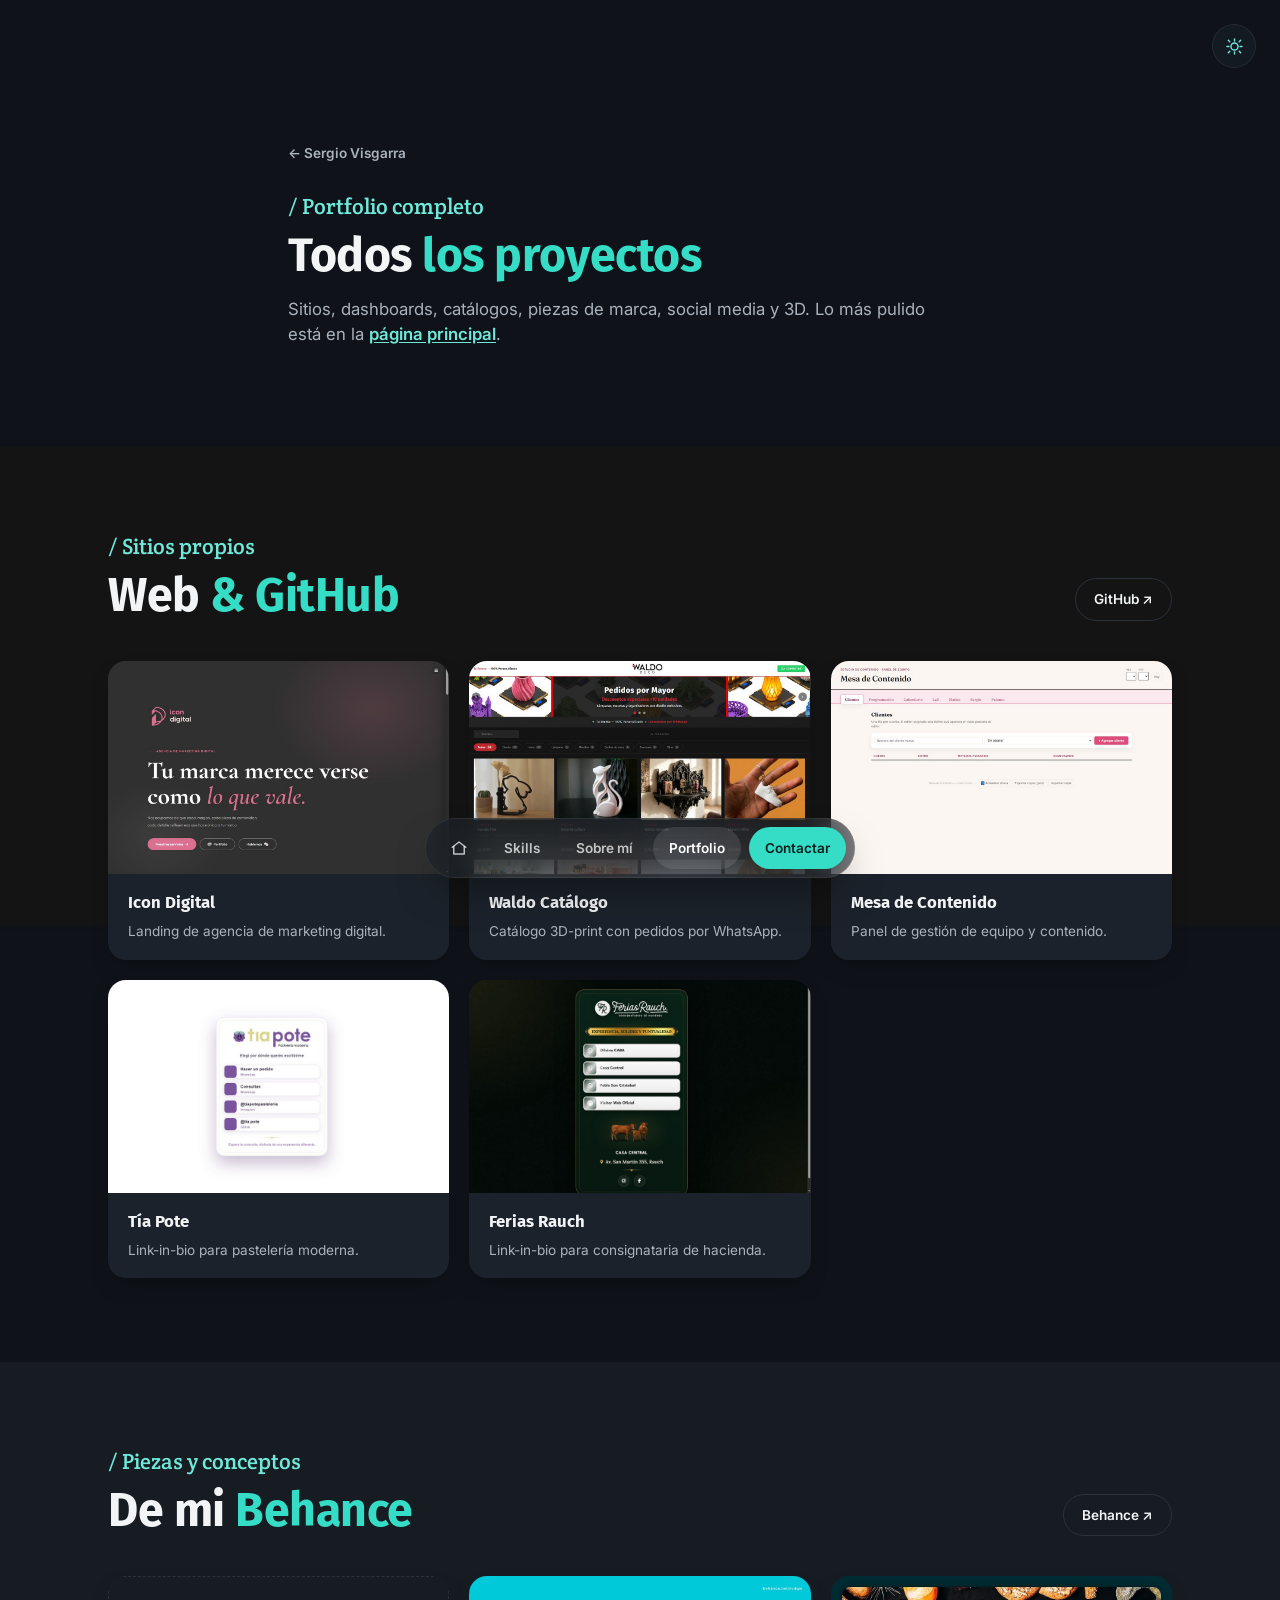
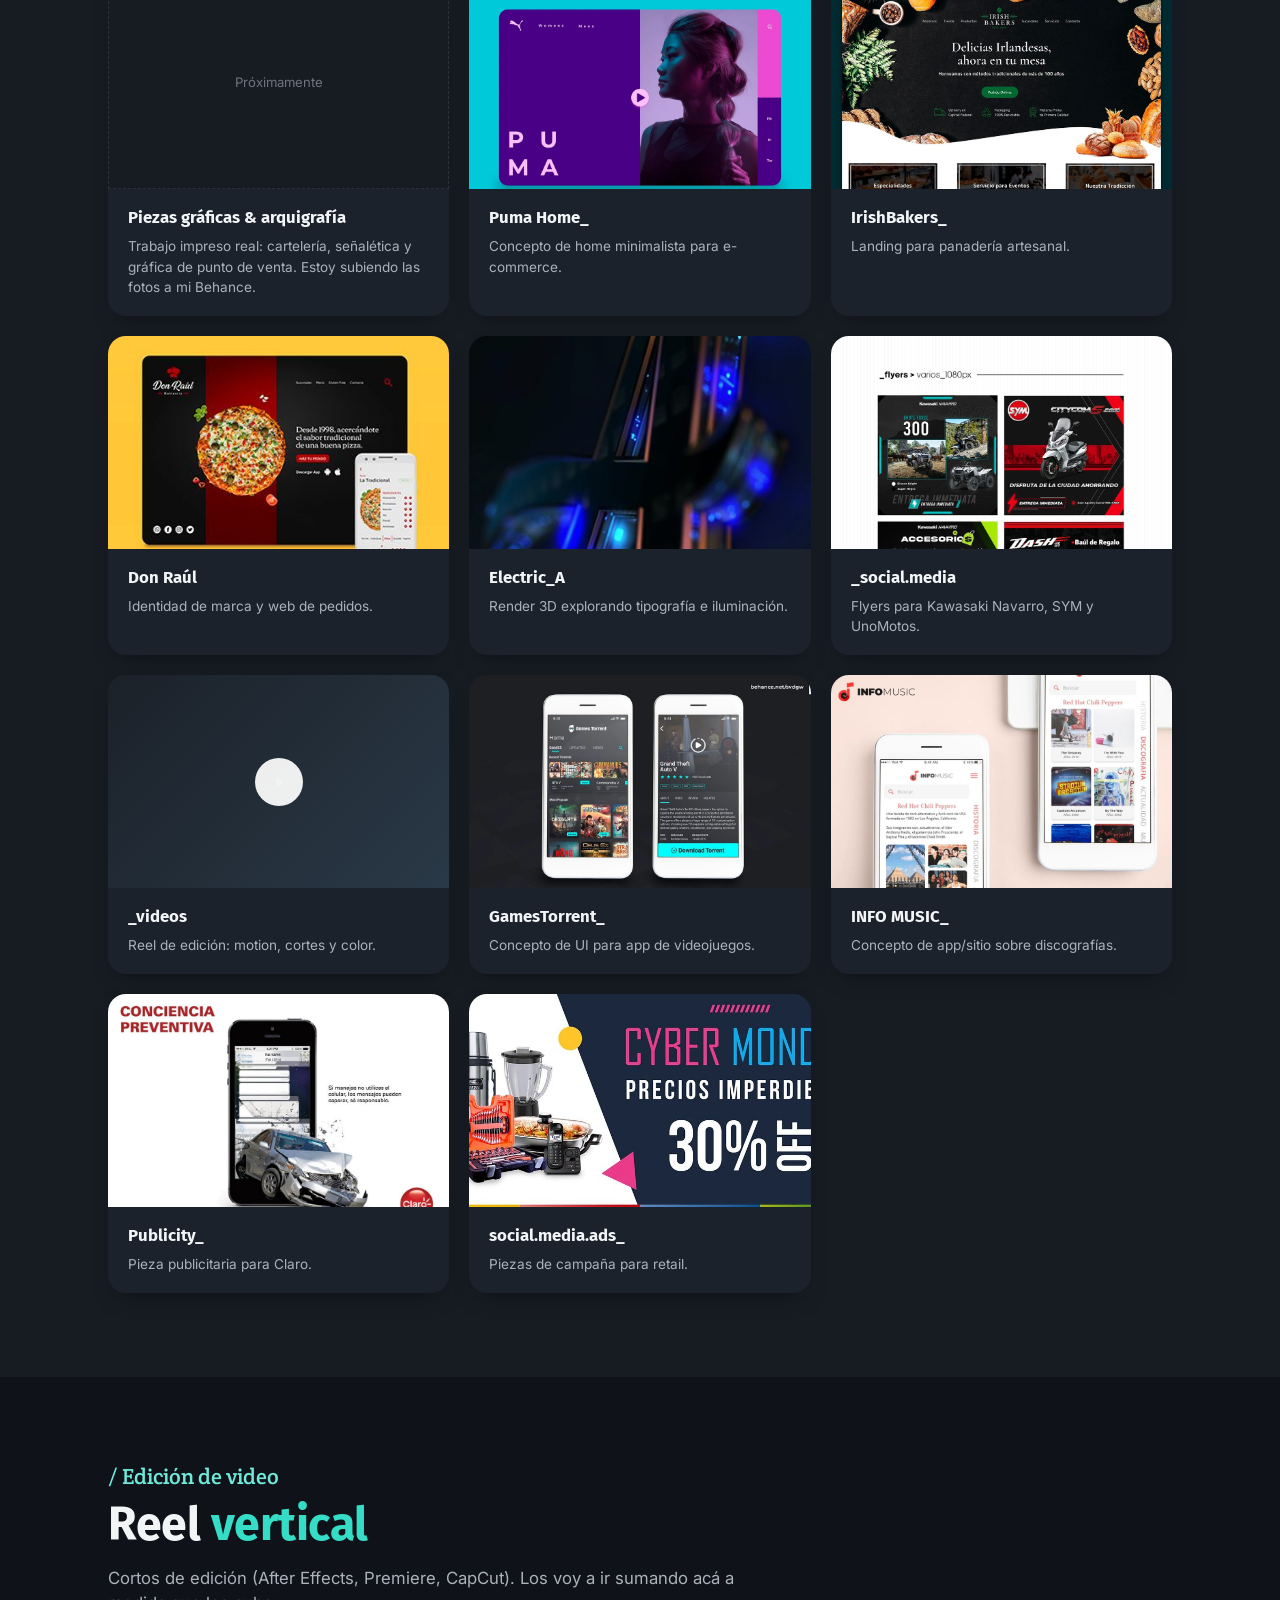
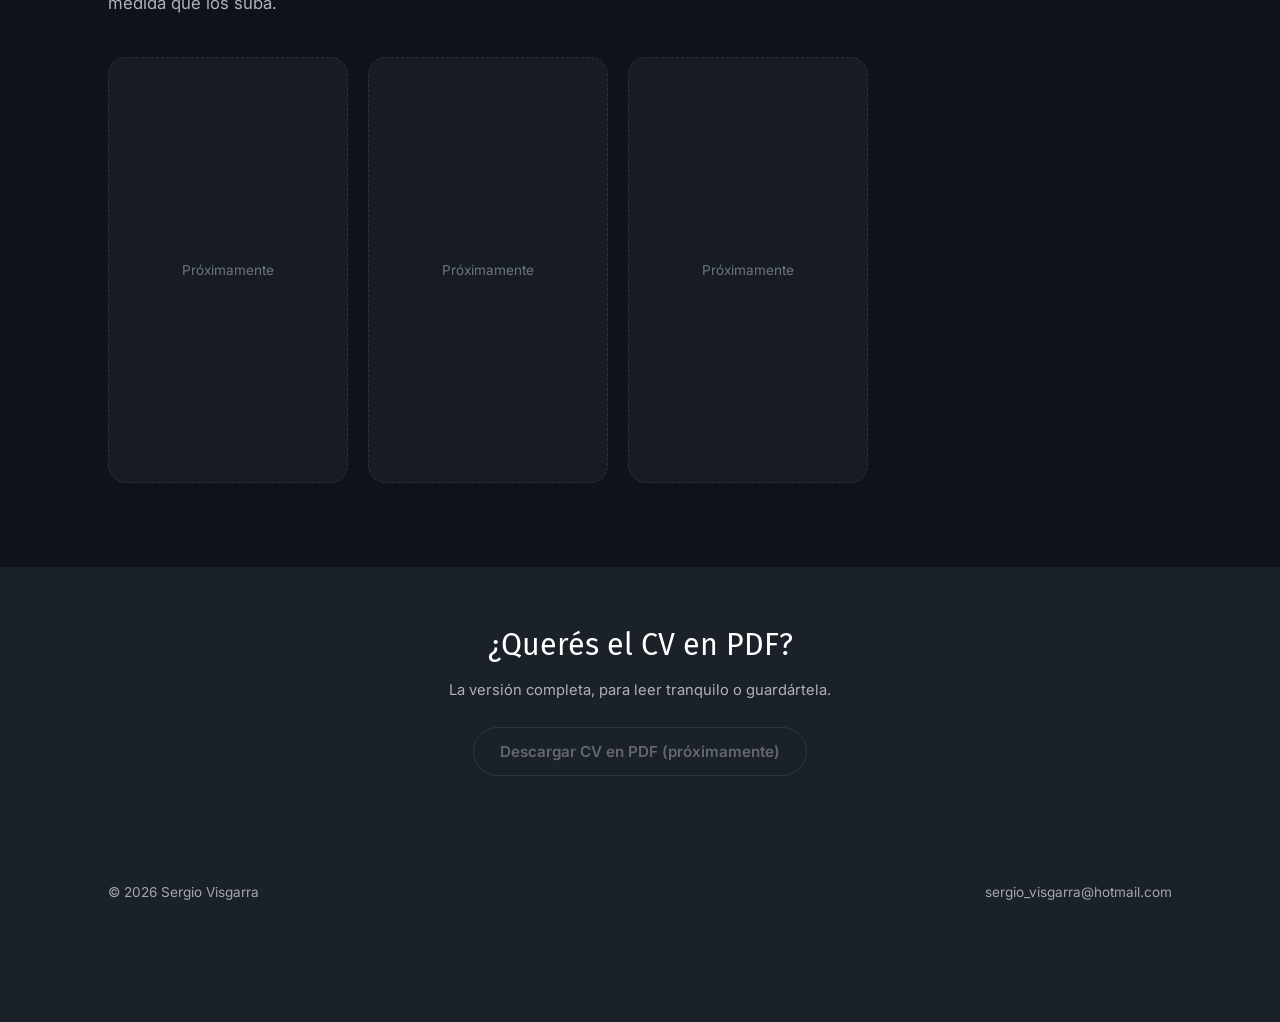
==== commit e76ce321: "Portfolio: adelanto de piezas gráficas y arquigrafía (próximamente) Agrega una tarjeta placeholder (" ====
--- a/portfolio.html
+++ b/portfolio.html
@@ -35,7 +35,7 @@
 <link rel="preconnect" href="https://fonts.googleapis.com">
 <link rel="preconnect" href="https://fonts.gstatic.com" crossorigin>
 <link href="https://fonts.googleapis.com/css2?family=Fira+Sans:wght@500;600;700;800&family=Inter:wght@400;500;600&family=Crete+Round&display=swap" rel="stylesheet">
-<link rel="stylesheet" href="css/style.css?v=33">
+<link rel="stylesheet" href="css/style.css?v=37">
 <noscript><style>.reveal{ opacity:1 !important; transform:none !important; }</style></noscript>
 </head>
 <body>
@@ -114,6 +114,11 @@
       <a href="https://www.behance.net/svdgw" target="_blank" rel="noopener" class="btn btn-outline btn-sm reveal">Behance ↗</a>
     </div>
     <div class="grid-cards grid-cards--3 reveal-group">
+      <div class="grid-card grid-card--soon reveal">
+        <div class="grid-img grid-img--soon"><span>Próximamente</span></div>
+        <h4>Piezas gráficas &amp; arquigrafía</h4>
+        <p>Trabajo impreso real: cartelería, señalética y gráfica de punto de venta. Estoy subiendo las fotos a mi Behance.</p>
+      </div>
       <a class="grid-card reveal" href="https://www.behance.net/gallery/91902907/Puma-Home_" data-process="Rediseño del home de e-commerce de Puma, hecho en Figma como ejercicio personal. Me interesaba la jerarquía tipográfica y quitar todo lo que sobra." target="_blank" rel="noopener">
         <div class="grid-img"><img src="assets/img/behance-puma.jpg" alt="Concepto de home de e-commerce para Puma" loading="lazy"></div>
         <h4>Puma Home_</h4>
--- a/css/style.css
+++ b/css/style.css
@@ -653,6 +653,17 @@
 }
 .grid-card--video:hover .play-btn{ transform:scale(1.1); }
 
+/* pieza "próximamente" (sin link a Behance todavía) — mismo look que .reel-slot */
+.grid-img--soon{
+  display:flex; align-items:center; justify-content:center;
+  border:1.5px dashed var(--line);
+  background:var(--bg-alt);
+  color:var(--ink-faint);
+  font-size:.82rem;
+}
+.grid-card--soon{ cursor:default; }
+.grid-card--soon:hover{ transform:none; }
+
 /* ===================================================================
    3D HOBBY
    =================================================================== */
@@ -687,13 +698,17 @@
 .timeline-company{ color:var(--ink-soft); font-size:.9rem; margin:0; }
 .timeline-date{ color:var(--ink-faint); font-size:.85rem; white-space:nowrap; font-style:italic; }
 .fade-1{ opacity:.75; }
-.fade-2{ opacity:.55; }
-.fade-3{ opacity:.4; }
+.fade-2{ opacity:.6; }
+.fade-3{ opacity:.45; }
+.fade-4{ opacity:.32; }
+.fade-5{ opacity:.22; }
 /* keep the reveal-on-scroll working alongside the permanent older-role fade
    (higher specificity than plain .reveal.is-visible) */
 .timeline-item.fade-1.reveal.is-visible{ opacity:.75; }
-.timeline-item.fade-2.reveal.is-visible{ opacity:.55; }
-.timeline-item.fade-3.reveal.is-visible{ opacity:.4; }
+.timeline-item.fade-2.reveal.is-visible{ opacity:.6; }
+.timeline-item.fade-3.reveal.is-visible{ opacity:.45; }
+.timeline-item.fade-4.reveal.is-visible{ opacity:.32; }
+.timeline-item.fade-5.reveal.is-visible{ opacity:.22; }
 
 /* ===================================================================
    CONTACT
@@ -999,7 +1014,9 @@
   to{ opacity:1; transform:none; }
 }
 .project-modal-img{ aspect-ratio:16/10; background:var(--bg-alt); }
-.project-modal-img img{ width:100%; height:100%; object-fit:cover; display:block; }
+/* mismo encuadre que las miniaturas de las tarjetas (object-position:top), si no
+   el modal recorta desde el centro y muestra un recorte distinto al de la grilla */
+.project-modal-img img{ width:100%; height:100%; object-fit:cover; object-position:top; display:block; }
 .project-modal-body{ padding:28px 30px 32px; }
 .project-modal-body h3{ font-family:var(--font-head); font-size:1.5rem; margin:6px 0 12px; }
 .project-modal-body > p:not(.skill-tag){ color:var(--ink-soft); margin:0 0 24px; line-height:1.6; }
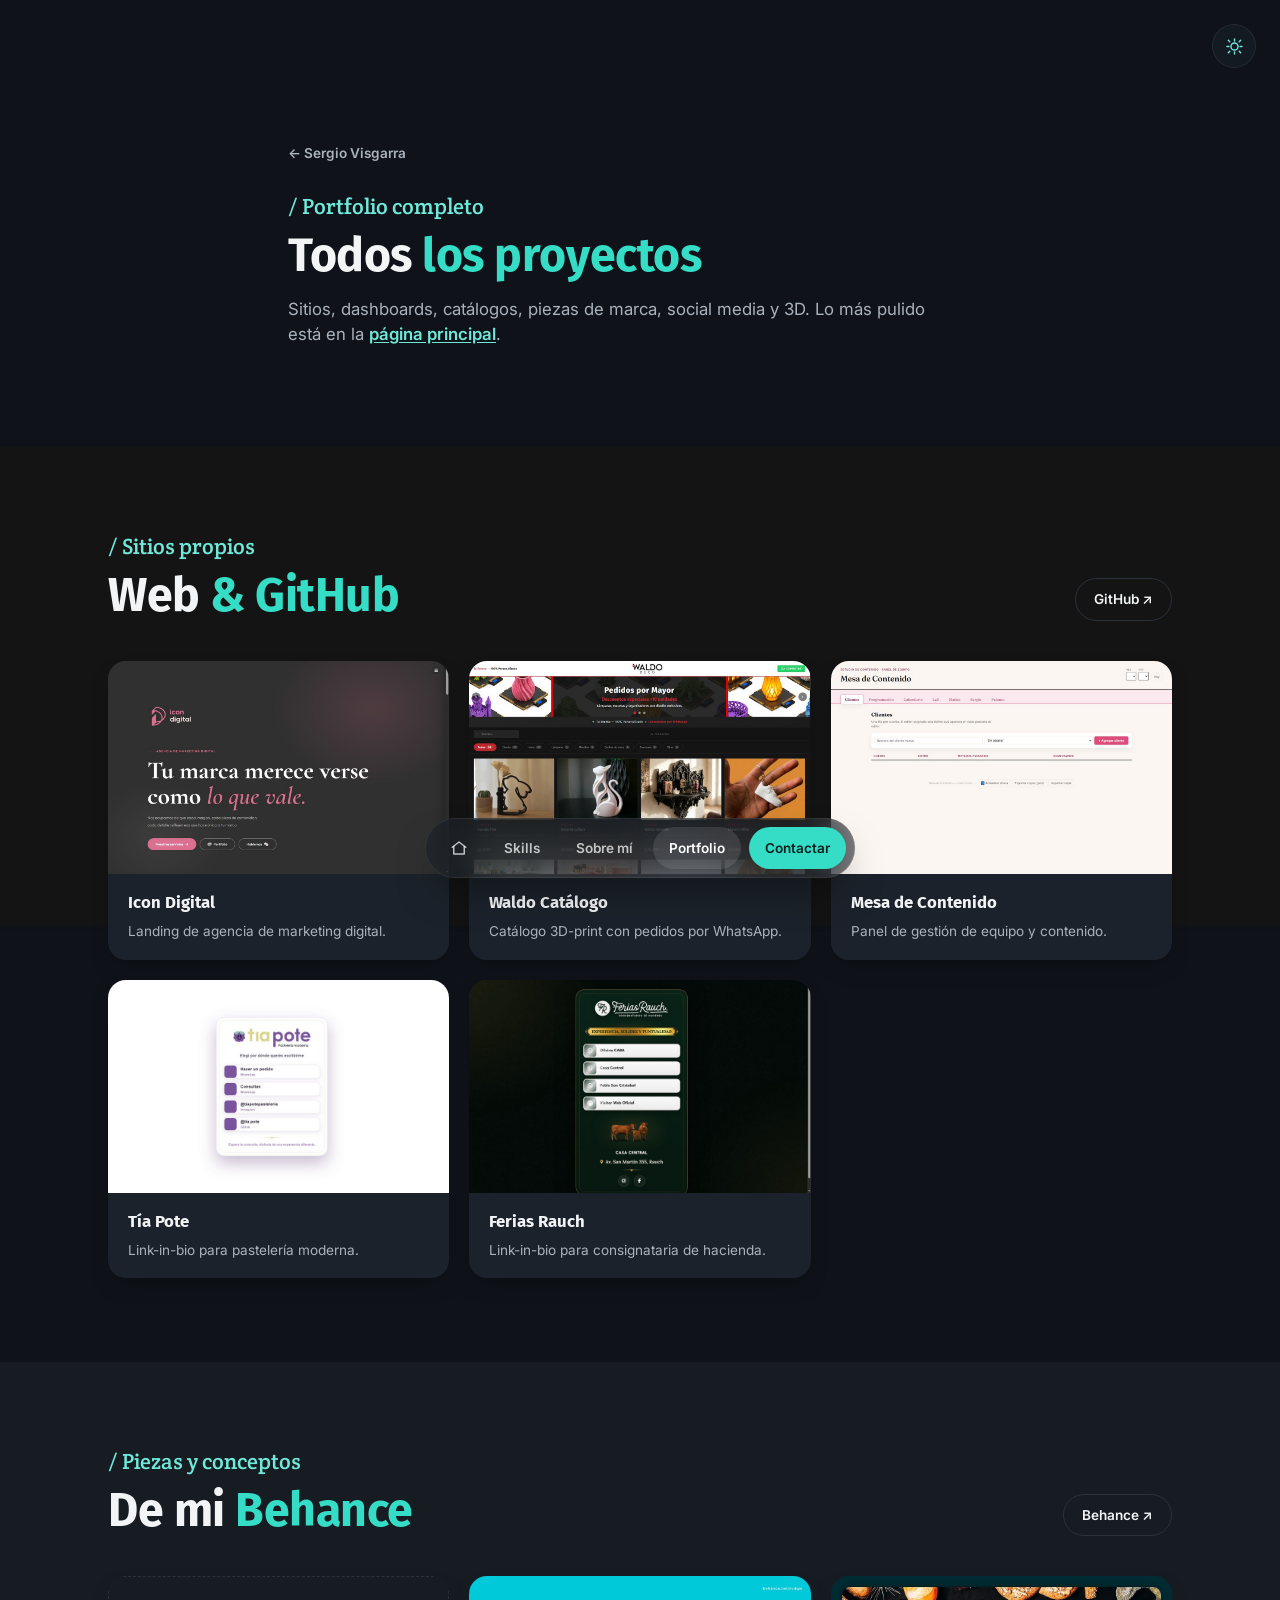
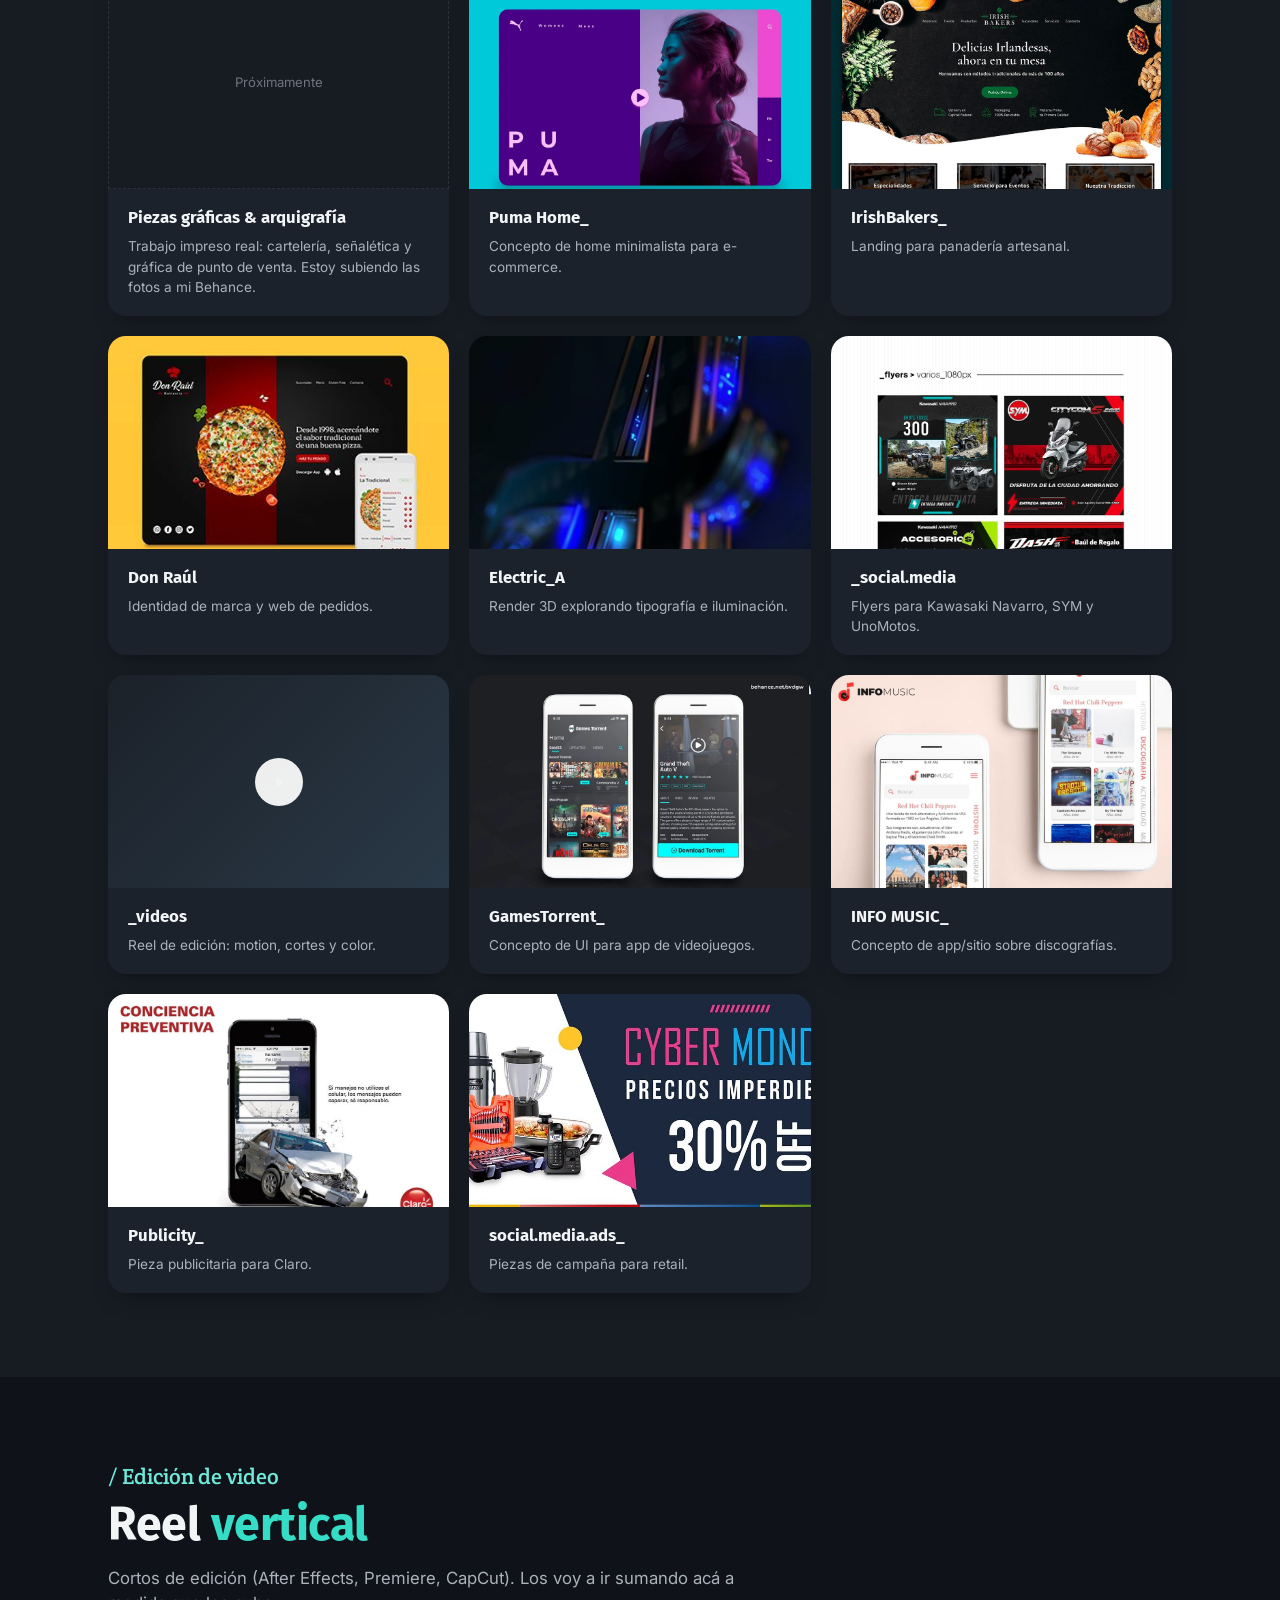
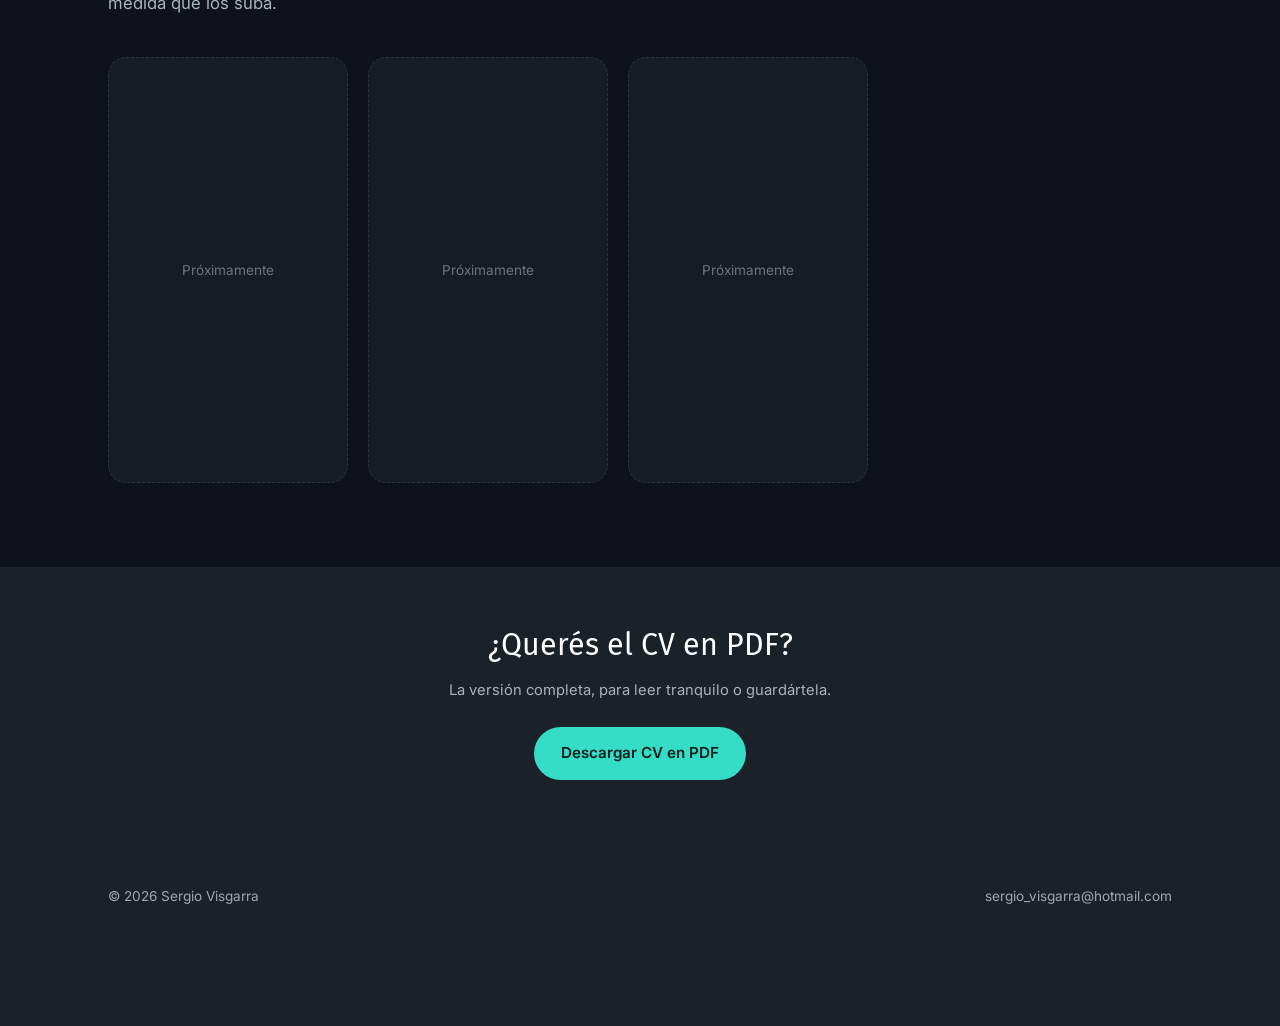
==== commit f7b3fc1a: "Conectar el botón "Descargar CV" al PDF real en Cloudflare El CV técnico ya está alojado en Cloudfla" ====
--- a/portfolio.html
+++ b/portfolio.html
@@ -198,7 +198,7 @@
   <div class="wrap">
     <p class="cv-band-title">¿Querés el CV en PDF?</p>
     <p class="cv-band-note">La versión completa, para leer tranquilo o guardártela.</p>
-    <button class="btn btn-cv" type="button" disabled>Descargar CV en PDF (próximamente)</button>
+    <a class="btn btn-cv" href="https://sergio-cv.sergio-visgarra.workers.dev/cv" target="_blank" rel="noopener">Descargar CV en PDF</a>
   </div>
 </section>
 
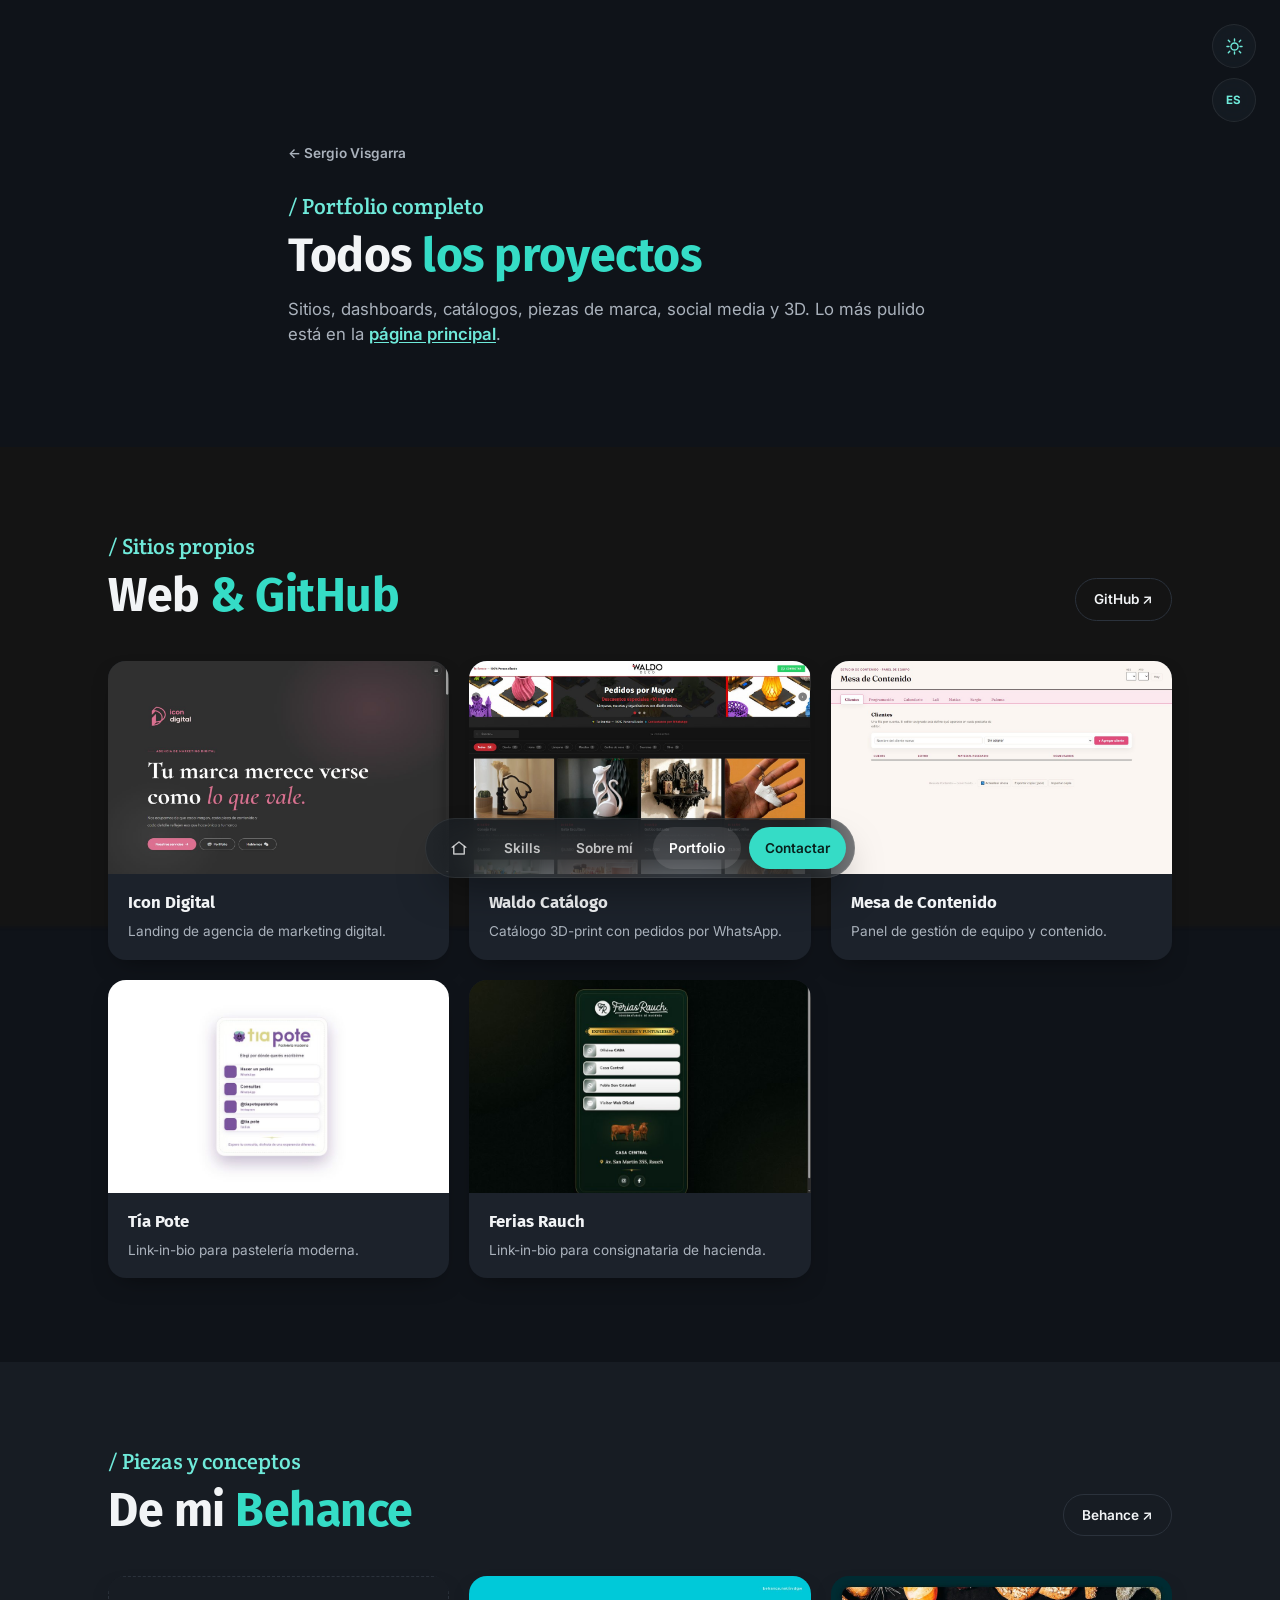
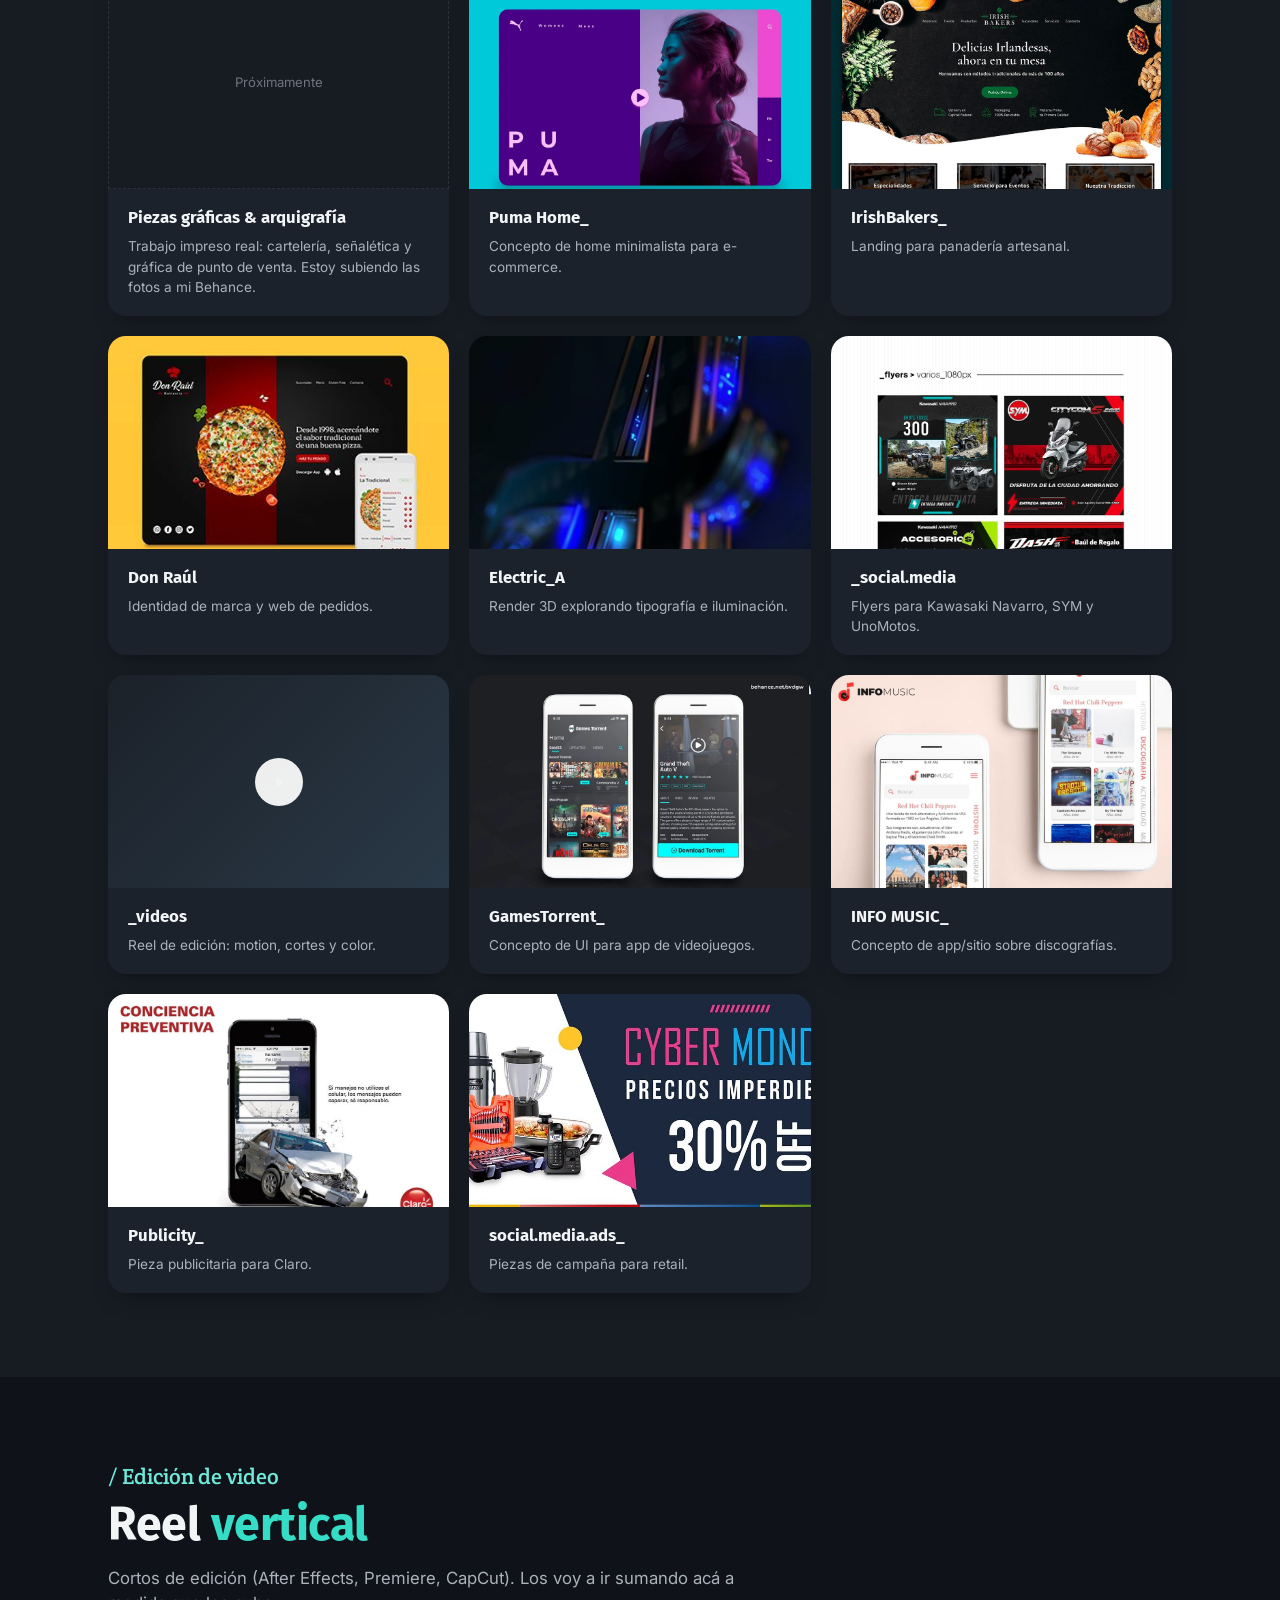
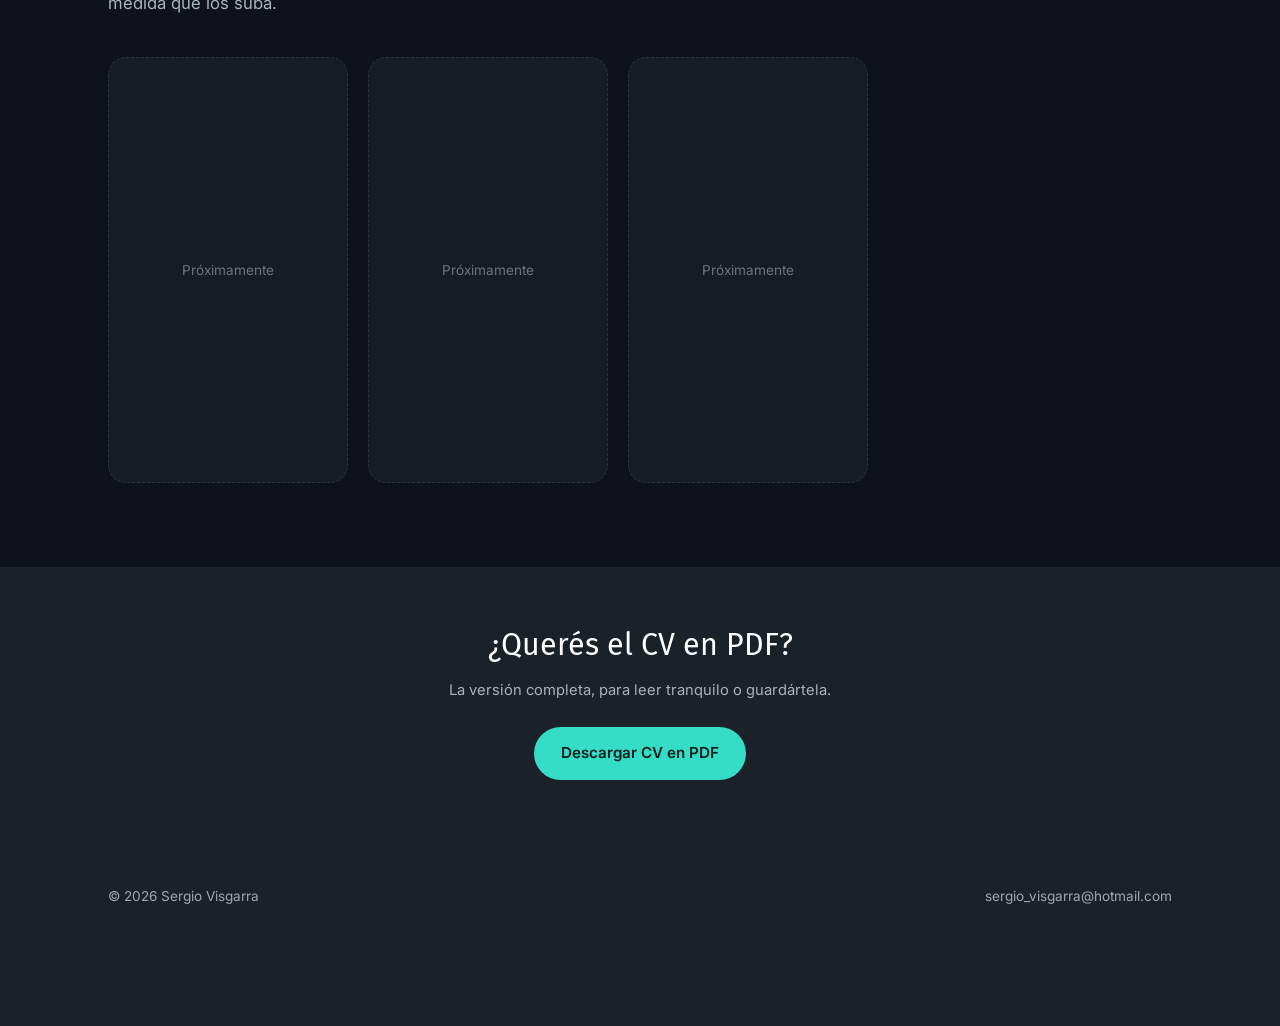
==== commit 7e3b581e: "Add skills marquee separators and ES/EN language toggle Footer ticker now shows skills separated by " ====
--- a/portfolio.html
+++ b/portfolio.html
@@ -9,6 +9,16 @@
   try {
     if (localStorage.getItem('theme') === 'light') {
       document.documentElement.setAttribute('data-theme', 'light');
+    }
+  } catch (e) {}
+</script>
+<script>
+  /* mismo criterio que el tema: aplica el idioma guardado antes del primer
+     paint para que no haya flash de español si el visitante ya eligió inglés */
+  try {
+    if (localStorage.getItem('lang') === 'en') {
+      document.documentElement.setAttribute('lang', 'en');
+      document.documentElement.setAttribute('data-lang', 'en');
     }
   } catch (e) {}
 </script>
@@ -35,7 +45,7 @@
 <link rel="preconnect" href="https://fonts.googleapis.com">
 <link rel="preconnect" href="https://fonts.gstatic.com" crossorigin>
 <link href="https://fonts.googleapis.com/css2?family=Fira+Sans:wght@500;600;700;800&family=Inter:wght@400;500;600&family=Crete+Round&display=swap" rel="stylesheet">
-<link rel="stylesheet" href="css/style.css?v=37">
+<link rel="stylesheet" href="css/style.css?v=38">
 <noscript><style>.reveal{ opacity:1 !important; transform:none !important; }</style></noscript>
 </head>
 <body>
@@ -51,14 +61,19 @@
   <svg class="icon-moon" width="17" height="17" viewBox="0 0 24 24" fill="none" aria-hidden="true"><path d="M20 14.5A8.5 8.5 0 1 1 9.5 4a7 7 0 0 0 10.5 10.5Z" stroke="currentColor" stroke-width="1.8" stroke-linejoin="round"/></svg>
 </button>
 
+<!-- ============ LANGUAGE TOGGLE ============ -->
+<button id="langToggle" class="lang-toggle" type="button" aria-label="Switch to English">
+  <span class="lang-toggle-label">ES</span>
+</button>
+
 <!-- ============ PAGE HEADER ============ -->
 <header class="page-header">
   <div class="wrap page-header-inner">
     <a href="index.html" class="page-back">← Sergio Visgarra</a>
     <div>
-      <p class="eyebrow">/ Portfolio completo</p>
-      <h1 class="h2">Todos <span class="accent-text">los proyectos</span></h1>
-      <p class="lead">Sitios, dashboards, catálogos, piezas de marca, social media y 3D. Lo más pulido está en la <a href="index.html#portfolio" class="inline-link">página principal</a>.</p>
+      <p class="eyebrow" data-i18n="ph.eyebrow">/ Portfolio completo</p>
+      <h1 class="h2" data-i18n="ph.h1">Todos <span class="accent-text">los proyectos</span></h1>
+      <p class="lead" data-i18n="ph.lead">Sitios, dashboards, catálogos, piezas de marca, social media y 3D. Lo más pulido está en la <a href="index.html#portfolio" class="inline-link">página principal</a>.</p>
     </div>
   </div>
 </header>
@@ -68,36 +83,36 @@
   <div class="wrap">
     <div class="section-head reveal-group">
       <div class="reveal">
-        <p class="eyebrow">/ Sitios propios</p>
-        <h2 class="h2">Web <span class="accent-text">&amp; GitHub</span></h2>
+        <p class="eyebrow" data-i18n="pw.eyebrow">/ Sitios propios</p>
+        <h2 class="h2" data-i18n="pw.h2">Web <span class="accent-text">&amp; GitHub</span></h2>
       </div>
       <a href="https://github.com/adsudo1990" target="_blank" rel="noopener" class="btn btn-outline btn-sm reveal">GitHub ↗</a>
     </div>
     <div class="grid-cards grid-cards--3 reveal-group">
-      <a class="grid-card reveal" href="https://adsudo1990.github.io/icondigital-portfolio/" data-process="Landing armada en HTML/CSS/JS puro, sin frameworks, para que cargue rápido. Ordené las secciones (qué ofrecen, servicios, contacto) pensando en que el visitante llegue al contacto sin dar vueltas." target="_blank" rel="noopener">
+      <a class="grid-card reveal" href="https://adsudo1990.github.io/icondigital-portfolio/" data-process="Landing armada en HTML/CSS/JS puro, sin frameworks, para que cargue rápido. Ordené las secciones (qué ofrecen, servicios, contacto) pensando en que el visitante llegue al contacto sin dar vueltas." data-process-en="Landing page built in plain HTML/CSS/JS, no frameworks, for fast loading. I ordered the sections (what they offer, services, contact) so the visitor reaches contact without detours." target="_blank" rel="noopener">
         <div class="grid-img"><img src="assets/img/icondigital.jpg" alt="Landing de Icon Digital" loading="lazy"></div>
         <h4>Icon Digital</h4>
-        <p>Landing de agencia de marketing digital.</p>
-      </a>
-      <a class="grid-card reveal" href="https://adsudo1990.github.io/waldo-catalogo/" data-process="Los renders de cada producto los hice en Blender. El frente es una grilla filtrable liviana, sin backend: el pedido se arma solo y se manda por WhatsApp, sin que el cliente tenga que registrarse." target="_blank" rel="noopener">
+        <p data-i18n="proj.icondigital.grid">Landing de agencia de marketing digital.</p>
+      </a>
+      <a class="grid-card reveal" href="https://adsudo1990.github.io/waldo-catalogo/" data-process="Los renders de cada producto los hice en Blender. El frente es una grilla filtrable liviana, sin backend: el pedido se arma solo y se manda por WhatsApp, sin que el cliente tenga que registrarse." data-process-en="I made the render of each product in Blender. The front end is a lightweight filterable grid, no backend: the order builds itself and gets sent over WhatsApp, no sign-up needed for the customer." target="_blank" rel="noopener">
         <div class="grid-img"><img src="assets/img/waldo.jpg" alt="Catálogo Waldo Deco" loading="lazy"></div>
         <h4>Waldo Catálogo</h4>
-        <p>Catálogo 3D-print con pedidos por WhatsApp.</p>
-      </a>
-      <a class="grid-card reveal" href="https://adsudo1990.github.io/id-agenda/" data-process="Panel interno para el equipo de Icon Digital. Se conecta a un Cloudflare Worker + KV como backend liviano, así no hace falta mantener un servidor propio para algo de uso interno." target="_blank" rel="noopener">
+        <p data-i18n="proj.waldo.grid">Catálogo 3D-print con pedidos por WhatsApp.</p>
+      </a>
+      <a class="grid-card reveal" href="https://adsudo1990.github.io/id-agenda/" data-process="Panel interno para el equipo de Icon Digital. Se conecta a un Cloudflare Worker + KV como backend liviano, así no hace falta mantener un servidor propio para algo de uso interno." data-process-en="Internal panel for the Icon Digital team. It connects to a Cloudflare Worker + KV as a lightweight backend, so there is no need to run a full server for something used internally." target="_blank" rel="noopener">
         <div class="grid-img"><img src="assets/img/idagenda.jpg" alt="Panel Mesa de Contenido" loading="lazy"></div>
         <h4>Mesa de Contenido</h4>
-        <p>Panel de gestión de equipo y contenido.</p>
-      </a>
-      <a class="grid-card reveal" href="https://adsudo1990.github.io/tia_pote_links/" data-process="Link-in-bio con catálogo y pedidos por WhatsApp. Quería que cargue al toque desde el feed de Instagram y que entre entero en una pantalla de celular." target="_blank" rel="noopener">
+        <p data-i18n="proj.mesacontenido.grid">Panel de gestión de equipo y contenido.</p>
+      </a>
+      <a class="grid-card reveal" href="https://adsudo1990.github.io/tia_pote_links/" data-process="Link-in-bio con catálogo y pedidos por WhatsApp. Quería que cargue al toque desde el feed de Instagram y que entre entero en una pantalla de celular." data-process-en="Link-in-bio with a catalog and WhatsApp ordering. I wanted it to load instantly from the Instagram feed and fit entirely on one phone screen." target="_blank" rel="noopener">
         <div class="grid-img"><img src="assets/img/tiapote.jpg" alt="Link-in-bio de Tía Pote" loading="lazy"></div>
         <h4>Tía Pote</h4>
-        <p>Link-in-bio para pastelería moderna.</p>
-      </a>
-      <a class="grid-card reveal" href="https://adsudo1990.github.io/ferias-rauch/" data-process="Link-in-bio para una consignataria de hacienda: sucursales, remates y contacto directo. Misma lógica que Tía Pote: liviano, pensado para el celular y sin vueltas." target="_blank" rel="noopener">
+        <p data-i18n="proj.tiapote.grid">Link-in-bio para pastelería moderna.</p>
+      </a>
+      <a class="grid-card reveal" href="https://adsudo1990.github.io/ferias-rauch/" data-process="Link-in-bio para una consignataria de hacienda: sucursales, remates y contacto directo. Misma lógica que Tía Pote: liviano, pensado para el celular y sin vueltas." data-process-en="Link-in-bio for a livestock auction house: branches, auctions and direct contact. Same approach as Tía Pote: lightweight, mobile-first, no detours." target="_blank" rel="noopener">
         <div class="grid-img"><img src="assets/img/feriasrauch.jpg" alt="Link-in-bio de Ferias Rauch" loading="lazy"></div>
         <h4>Ferias Rauch</h4>
-        <p>Link-in-bio para consignataria de hacienda.</p>
+        <p data-i18n="proj.feriasrauch.grid">Link-in-bio para consignataria de hacienda.</p>
       </a>
     </div>
   </div>
@@ -108,70 +123,70 @@
   <div class="wrap">
     <div class="section-head reveal-group">
       <div class="reveal">
-        <p class="eyebrow">/ Piezas y conceptos</p>
-        <h2 class="h2">De mi <span class="accent-text">Behance</span></h2>
+        <p class="eyebrow" data-i18n="pb.eyebrow">/ Piezas y conceptos</p>
+        <h2 class="h2" data-i18n="pb.h2">De mi <span class="accent-text">Behance</span></h2>
       </div>
       <a href="https://www.behance.net/svdgw" target="_blank" rel="noopener" class="btn btn-outline btn-sm reveal">Behance ↗</a>
     </div>
     <div class="grid-cards grid-cards--3 reveal-group">
       <div class="grid-card grid-card--soon reveal">
-        <div class="grid-img grid-img--soon"><span>Próximamente</span></div>
-        <h4>Piezas gráficas &amp; arquigrafía</h4>
-        <p>Trabajo impreso real: cartelería, señalética y gráfica de punto de venta. Estoy subiendo las fotos a mi Behance.</p>
+        <div class="grid-img grid-img--soon"><span data-i18n="pf.soon.badge">Próximamente</span></div>
+        <h4 data-i18n="pf.soon.title">Piezas gráficas &amp; arquigrafía</h4>
+        <p data-i18n="pf.soon.desc">Trabajo impreso real: cartelería, señalética y gráfica de punto de venta. Estoy subiendo las fotos a mi Behance.</p>
       </div>
-      <a class="grid-card reveal" href="https://www.behance.net/gallery/91902907/Puma-Home_" data-process="Rediseño del home de e-commerce de Puma, hecho en Figma como ejercicio personal. Me interesaba la jerarquía tipográfica y quitar todo lo que sobra." target="_blank" rel="noopener">
+      <a class="grid-card reveal" href="https://www.behance.net/gallery/91902907/Puma-Home_" data-process="Rediseño del home de e-commerce de Puma, hecho en Figma como ejercicio personal. Me interesaba la jerarquía tipográfica y quitar todo lo que sobra." data-process-en="Redesign of the Puma e-commerce homepage, made in Figma as a personal exercise. I was interested in typographic hierarchy and stripping away anything unnecessary." target="_blank" rel="noopener">
         <div class="grid-img"><img src="assets/img/behance-puma.jpg" alt="Concepto de home de e-commerce para Puma" loading="lazy"></div>
         <h4>Puma Home_</h4>
-        <p>Concepto de home minimalista para e-commerce.</p>
-      </a>
-      <a class="grid-card reveal" href="https://www.behance.net/gallery/93493569/IrishBakers_" data-process="Landing conceptual para una panadería artesanal: identidad, tono de marca y pedido online. La idea era comunicar «artesanal» sin caer en el cliché de tipografía manuscrita y colores pastel." target="_blank" rel="noopener">
+        <p data-i18n="proj.puma.pf">Concepto de home minimalista para e-commerce.</p>
+      </a>
+      <a class="grid-card reveal" href="https://www.behance.net/gallery/93493569/IrishBakers_" data-process="Landing conceptual para una panadería artesanal: identidad, tono de marca y pedido online. La idea era comunicar «artesanal» sin caer en el cliché de tipografía manuscrita y colores pastel." data-process-en="Concept landing page for an artisan bakery: identity, brand tone and online ordering. The idea was to communicate “artisan” without falling into the handwritten-font-and-pastel-colors cliché." target="_blank" rel="noopener">
         <div class="grid-img"><img src="assets/img/behance-irishbakers.jpg" alt="Landing de panadería IrishBakers" loading="lazy"></div>
         <h4>IrishBakers_</h4>
-        <p>Landing para panadería artesanal.</p>
-      </a>
-      <a class="grid-card reveal" href="https://www.behance.net/gallery/97113945/Don-Raul_" data-process="Identidad de marca completa para una rotisería: isologo, paleta, aplicaciones y una web de pedidos. Quería que se sintiera de barrio y confiable, sin caer en lo genérico." target="_blank" rel="noopener">
+        <p data-i18n="proj.irishbakers.pf">Landing para panadería artesanal.</p>
+      </a>
+      <a class="grid-card reveal" href="https://www.behance.net/gallery/97113945/Don-Raul_" data-process="Identidad de marca completa para una rotisería: isologo, paleta, aplicaciones y una web de pedidos. Quería que se sintiera de barrio y confiable, sin caer en lo genérico." data-process-en="Full brand identity for a rotisería (local deli): logo, palette, applications and an ordering site. I wanted it to feel neighborhood-trustworthy, not generic." target="_blank" rel="noopener">
         <div class="grid-img"><img src="assets/img/behance-donraul.jpg" alt="Branding y web de rotisería Don Raúl" loading="lazy"></div>
         <h4>Don Raúl</h4>
-        <p>Identidad de marca y web de pedidos.</p>
-      </a>
-      <a class="grid-card reveal" href="https://www.behance.net/gallery/135656613/Electric_A" data-process="Render 3D en Blender y Cinema 4D para practicar tipografía, materiales e iluminación. Lo hice para mí, no fue un encargo." target="_blank" rel="noopener">
+        <p data-i18n="proj.donraul.pf">Identidad de marca y web de pedidos.</p>
+      </a>
+      <a class="grid-card reveal" href="https://www.behance.net/gallery/135656613/Electric_A" data-process="Render 3D en Blender y Cinema 4D para practicar tipografía, materiales e iluminación. Lo hice para mí, no fue un encargo." data-process-en="3D render in Blender and Cinema 4D to practice typography, materials and lighting. I made it for myself, not a client job." target="_blank" rel="noopener">
         <div class="grid-img"><img src="assets/img/behance-electric.jpg" alt="Pieza 3D Electric_A" loading="lazy"></div>
         <h4>Electric_A</h4>
-        <p>Render 3D explorando tipografía e iluminación.</p>
-      </a>
-      <a class="grid-card reveal" href="https://www.behance.net/gallery/179624189/_socialmedia" data-process="Piezas de redes para Kawasaki Navarro, SYM y UnoMotos, semana a semana. Cada flyer sale en horas, así que armar un buen sistema de plantillas pesó tanto como el diseño." target="_blank" rel="noopener">
+        <p data-i18n="proj.electric.pf">Render 3D explorando tipografía e iluminación.</p>
+      </a>
+      <a class="grid-card reveal" href="https://www.behance.net/gallery/179624189/_socialmedia" data-process="Piezas de redes para Kawasaki Navarro, SYM y UnoMotos, semana a semana. Cada flyer sale en horas, así que armar un buen sistema de plantillas pesó tanto como el diseño." data-process-en="Social media pieces for Kawasaki Navarro, SYM and UnoMotos, week after week. Each flyer ships in hours, so building a solid template system mattered as much as the design itself." target="_blank" rel="noopener">
         <div class="grid-img"><img src="assets/img/behance-socialmedia.jpg" alt="Flyers para Kawasaki Navarro, SYM y UnoMotos" loading="lazy"></div>
         <h4>_social.media</h4>
-        <p>Flyers para Kawasaki Navarro, SYM y UnoMotos.</p>
-      </a>
-      <a class="grid-card grid-card--video reveal" href="https://www.behance.net/gallery/144928817/Videos_variosae" data-process="Reel de edición para piezas de redes: motion graphics, cortes al ritmo y corrección de color, en After Effects y Premiere." target="_blank" rel="noopener">
+        <p data-i18n="proj.socialmedia.pf">Flyers para Kawasaki Navarro, SYM y UnoMotos.</p>
+      </a>
+      <a class="grid-card grid-card--video reveal" href="https://www.behance.net/gallery/144928817/Videos_variosae" data-process="Reel de edición para piezas de redes: motion graphics, cortes al ritmo y corrección de color, en After Effects y Premiere." data-process-en="Editing reel for social media pieces: motion graphics, rhythm cuts and color correction, done in After Effects and Premiere." target="_blank" rel="noopener">
         <div class="grid-img grid-img--video">
           <span class="play-btn" aria-hidden="true">
             <svg width="16" height="16" viewBox="0 0 24 24" fill="none"><path d="M8 5v14l11-7L8 5z" fill="currentColor"/></svg>
           </span>
         </div>
         <h4>_videos</h4>
-        <p>Reel de edición: motion, cortes y color.</p>
-      </a>
-      <a class="grid-card reveal" href="https://www.behance.net/gallery/91749625/GamesTorrent_" data-process="Concepto de UI para una app de videojuegos: pantallas de biblioteca, descarga y perfil. Lo armé como sistema de diseño, pensando primero los componentes y después las pantallas." target="_blank" rel="noopener">
+        <p data-i18n="proj.videos.pf">Reel de edición: motion, cortes y color.</p>
+      </a>
+      <a class="grid-card reveal" href="https://www.behance.net/gallery/91749625/GamesTorrent_" data-process="Concepto de UI para una app de videojuegos: pantallas de biblioteca, descarga y perfil. Lo armé como sistema de diseño, pensando primero los componentes y después las pantallas." data-process-en="UI concept for a video game app: library, download and profile screens. I built it as a design system, thinking about the components first and the screens second." target="_blank" rel="noopener">
         <div class="grid-img"><img src="assets/img/behance-gamestorrent.jpg" alt="UI de app Games Torrent" loading="lazy"></div>
         <h4>GamesTorrent_</h4>
-        <p>Concepto de UI para app de videojuegos.</p>
-      </a>
-      <a class="grid-card reveal" href="https://www.behance.net/gallery/90446647/INFO-MUSIC_" data-process="Concepto de app/sitio sobre discografías. Me interesaba resolver cómo mostrar grillas de álbumes muy densas sin marear al que las mira." target="_blank" rel="noopener">
+        <p data-i18n="proj.gamestorrent">Concepto de UI para app de videojuegos.</p>
+      </a>
+      <a class="grid-card reveal" href="https://www.behance.net/gallery/90446647/INFO-MUSIC_" data-process="Concepto de app/sitio sobre discografías. Me interesaba resolver cómo mostrar grillas de álbumes muy densas sin marear al que las mira." data-process-en="App/site concept about music discographies. I was interested in solving how to show very dense album grids without overwhelming the viewer." target="_blank" rel="noopener">
         <div class="grid-img"><img src="assets/img/behance-infomusic.jpg" alt="UI de app InfoMusic" loading="lazy"></div>
         <h4>INFO MUSIC_</h4>
-        <p>Concepto de app/sitio sobre discografías.</p>
-      </a>
-      <a class="grid-card reveal" href="https://www.behance.net/gallery/83576281/publicity_" data-process="Pieza publicitaria para una campaña de Claro. Trabajo de agencia, con los tiempos y las rondas de aprobación que tiene una marca grande." target="_blank" rel="noopener">
+        <p data-i18n="proj.infomusic">Concepto de app/sitio sobre discografías.</p>
+      </a>
+      <a class="grid-card reveal" href="https://www.behance.net/gallery/83576281/publicity_" data-process="Pieza publicitaria para una campaña de Claro. Trabajo de agencia, con los tiempos y las rondas de aprobación que tiene una marca grande." data-process-en="Ad piece for a Claro campaign. Agency work, with the timelines and approval rounds a large brand requires." target="_blank" rel="noopener">
         <div class="grid-img"><img src="assets/img/behance-publicity.jpg" alt="Publicidad Claro Conciencia Preventiva" loading="lazy"></div>
         <h4>Publicity_</h4>
-        <p>Pieza publicitaria para Claro.</p>
-      </a>
-      <a class="grid-card reveal" href="https://www.behance.net/gallery/83701869/socialmediaads_" data-process="Piezas de campaña de Cyber Monday para retail, con una versión para feed y otra para historias." target="_blank" rel="noopener">
+        <p data-i18n="proj.publicity">Pieza publicitaria para Claro.</p>
+      </a>
+      <a class="grid-card reveal" href="https://www.behance.net/gallery/83701869/socialmediaads_" data-process="Piezas de campaña de Cyber Monday para retail, con una versión para feed y otra para historias." data-process-en="Cyber Monday campaign pieces for retail, with one version for feed and another for stories." target="_blank" rel="noopener">
         <div class="grid-img"><img src="assets/img/behance-socialads.jpg" alt="Pieza de campaña Cyber Monday" loading="lazy"></div>
         <h4>social.media.ads_</h4>
-        <p>Piezas de campaña para retail.</p>
+        <p data-i18n="proj.socialads">Piezas de campaña para retail.</p>
       </a>
     </div>
   </div>
@@ -181,14 +196,14 @@
 <section class="section" id="reel">
   <div class="wrap">
     <div class="reveal-group">
-      <p class="eyebrow reveal">/ Edición de video</p>
-      <h2 class="h2 reveal">Reel <span class="accent-text">vertical</span></h2>
-      <p class="lead reveal">Cortos de edición (After Effects, Premiere, CapCut). Los voy a ir sumando acá a medida que los suba.</p>
+      <p class="eyebrow reveal" data-i18n="pr.eyebrow">/ Edición de video</p>
+      <h2 class="h2 reveal" data-i18n="pr.h2">Reel <span class="accent-text">vertical</span></h2>
+      <p class="lead reveal" data-i18n="pr.lead">Cortos de edición (After Effects, Premiere, CapCut). Los voy a ir sumando acá a medida que los suba.</p>
     </div>
     <div class="reel-grid reveal-group">
-      <div class="reel-slot reveal"><span>Próximamente</span></div>
-      <div class="reel-slot reveal"><span>Próximamente</span></div>
-      <div class="reel-slot reveal"><span>Próximamente</span></div>
+      <div class="reel-slot reveal"><span data-i18n="pf.soon.badge">Próximamente</span></div>
+      <div class="reel-slot reveal"><span data-i18n="pf.soon.badge">Próximamente</span></div>
+      <div class="reel-slot reveal"><span data-i18n="pf.soon.badge">Próximamente</span></div>
     </div>
   </div>
 </section>
@@ -196,9 +211,9 @@
 <!-- ============ CV DOWNLOAD ============ -->
 <section class="cv-band">
   <div class="wrap">
-    <p class="cv-band-title">¿Querés el CV en PDF?</p>
-    <p class="cv-band-note">La versión completa, para leer tranquilo o guardártela.</p>
-    <a class="btn btn-cv" href="https://sergio-cv.sergio-visgarra.workers.dev/cv" target="_blank" rel="noopener">Descargar CV en PDF</a>
+    <p class="cv-band-title" data-i18n="cv.title">¿Querés el CV en PDF?</p>
+    <p class="cv-band-note" data-i18n="cv.note">La versión completa, para leer tranquilo o guardártela.</p>
+    <a class="btn btn-cv" href="https://sergio-cv.sergio-visgarra.workers.dev/cv" target="_blank" rel="noopener" data-i18n="cv.btn">Descargar CV en PDF</a>
   </div>
 </section>
 
@@ -220,7 +235,7 @@
       <p class="skill-tag" id="projectModalTag" hidden></p>
       <h3 id="projectModalTitle"></h3>
       <p id="projectModalDesc"></p>
-      <a id="projectModalLink" href="#" target="_blank" rel="noopener" class="btn btn-primary btn-sm">Ver en vivo ↗</a>
+      <a id="projectModalLink" href="#" target="_blank" rel="noopener" class="btn btn-primary btn-sm" data-i18n="md.viewlive">Ver en vivo ↗</a>
     </div>
   </div>
 </div>
@@ -231,9 +246,9 @@
     <svg width="18" height="18" viewBox="0 0 24 24" fill="none"><path d="M3 11L12 4L21 11" stroke="currentColor" stroke-width="2" stroke-linecap="round" stroke-linejoin="round"/><path d="M5 10V20H19V10" stroke="currentColor" stroke-width="2" stroke-linecap="round" stroke-linejoin="round"/></svg>
   </a>
   <a href="index.html#skills" class="dock-item">Skills</a>
-  <a href="index.html#sobre-mi" class="dock-item">Sobre mí</a>
+  <a href="index.html#sobre-mi" class="dock-item" data-i18n="dk.about">Sobre mí</a>
   <a href="portfolio.html" class="dock-item active">Portfolio</a>
-  <a href="index.html#contacto" class="dock-item dock-cta">Contactar</a>
+  <a href="index.html#contacto" class="dock-item dock-cta" data-i18n="dk.contact">Contactar</a>
 </nav>
 
 </div><!-- /.site-content -->
@@ -242,6 +257,7 @@
 <script src="https://cdnjs.cloudflare.com/ajax/libs/gsap/3.12.5/ScrollTrigger.min.js"></script>
 <script src="https://cdnjs.cloudflare.com/ajax/libs/three.js/r128/three.min.js"></script>
 <script src="js/background.js?v=5"></script>
-<script src="js/main.js?v=20"></script>
+<script src="js/i18n.js?v=1"></script>
+<script src="js/main.js?v=21"></script>
 </body>
 </html>
--- a/css/style.css
+++ b/css/style.css
@@ -764,6 +764,7 @@
   font-weight:600;
   padding-right:0;
 }
+.marquee-sep{ color:#35DCC6; padding:0 .3em; }
 @keyframes scroll-marquee{ from{ transform:translateX(0); } to{ transform:translateX(-50%); } }
 .footer-bottom{ display:flex; justify-content:space-between; flex-wrap:wrap; gap:10px; font-size:.85rem; color:rgba(255,255,255,.6); }
 
@@ -841,6 +842,41 @@
 :root[data-theme="light"] .theme-toggle .icon-moon{ display:block; }
 @media (max-width: 640px){
   .theme-toggle{ top:14px; right:14px; width:38px; height:38px; }
+}
+
+/* ===================================================================
+   LANGUAGE TOGGLE — misma pill que el theme toggle, ubicada justo
+   debajo para mantener el mismo lenguaje visual (glass + blur)
+   =================================================================== */
+.lang-toggle{
+  position:fixed;
+  top:78px;
+  right:24px;
+  z-index:101;
+  width:44px;
+  height:44px;
+  display:flex;
+  align-items:center;
+  justify-content:center;
+  background:rgba(27, 33, 41, .55);
+  backdrop-filter:blur(20px) saturate(1.5);
+  -webkit-backdrop-filter:blur(20px) saturate(1.5);
+  border:1px solid rgba(255,255,255,.07);
+  border-radius:999px;
+  color:var(--accent-ink);
+  cursor:pointer;
+  transition:transform .15s ease, background .15s ease;
+  font-family:var(--font-body);
+  font-weight:700;
+  font-size:.72rem;
+  letter-spacing:.02em;
+}
+.lang-toggle:hover{ background:rgba(27, 33, 41, .75); transform:scale(1.06); }
+@supports not ((backdrop-filter: blur(1px)) or (-webkit-backdrop-filter: blur(1px))){
+  .lang-toggle{ background:var(--dock-bg); }
+}
+@media (max-width: 640px){
+  .lang-toggle{ top:60px; right:14px; width:38px; height:38px; font-size:.66rem; }
 }
 
 /* ===================================================================
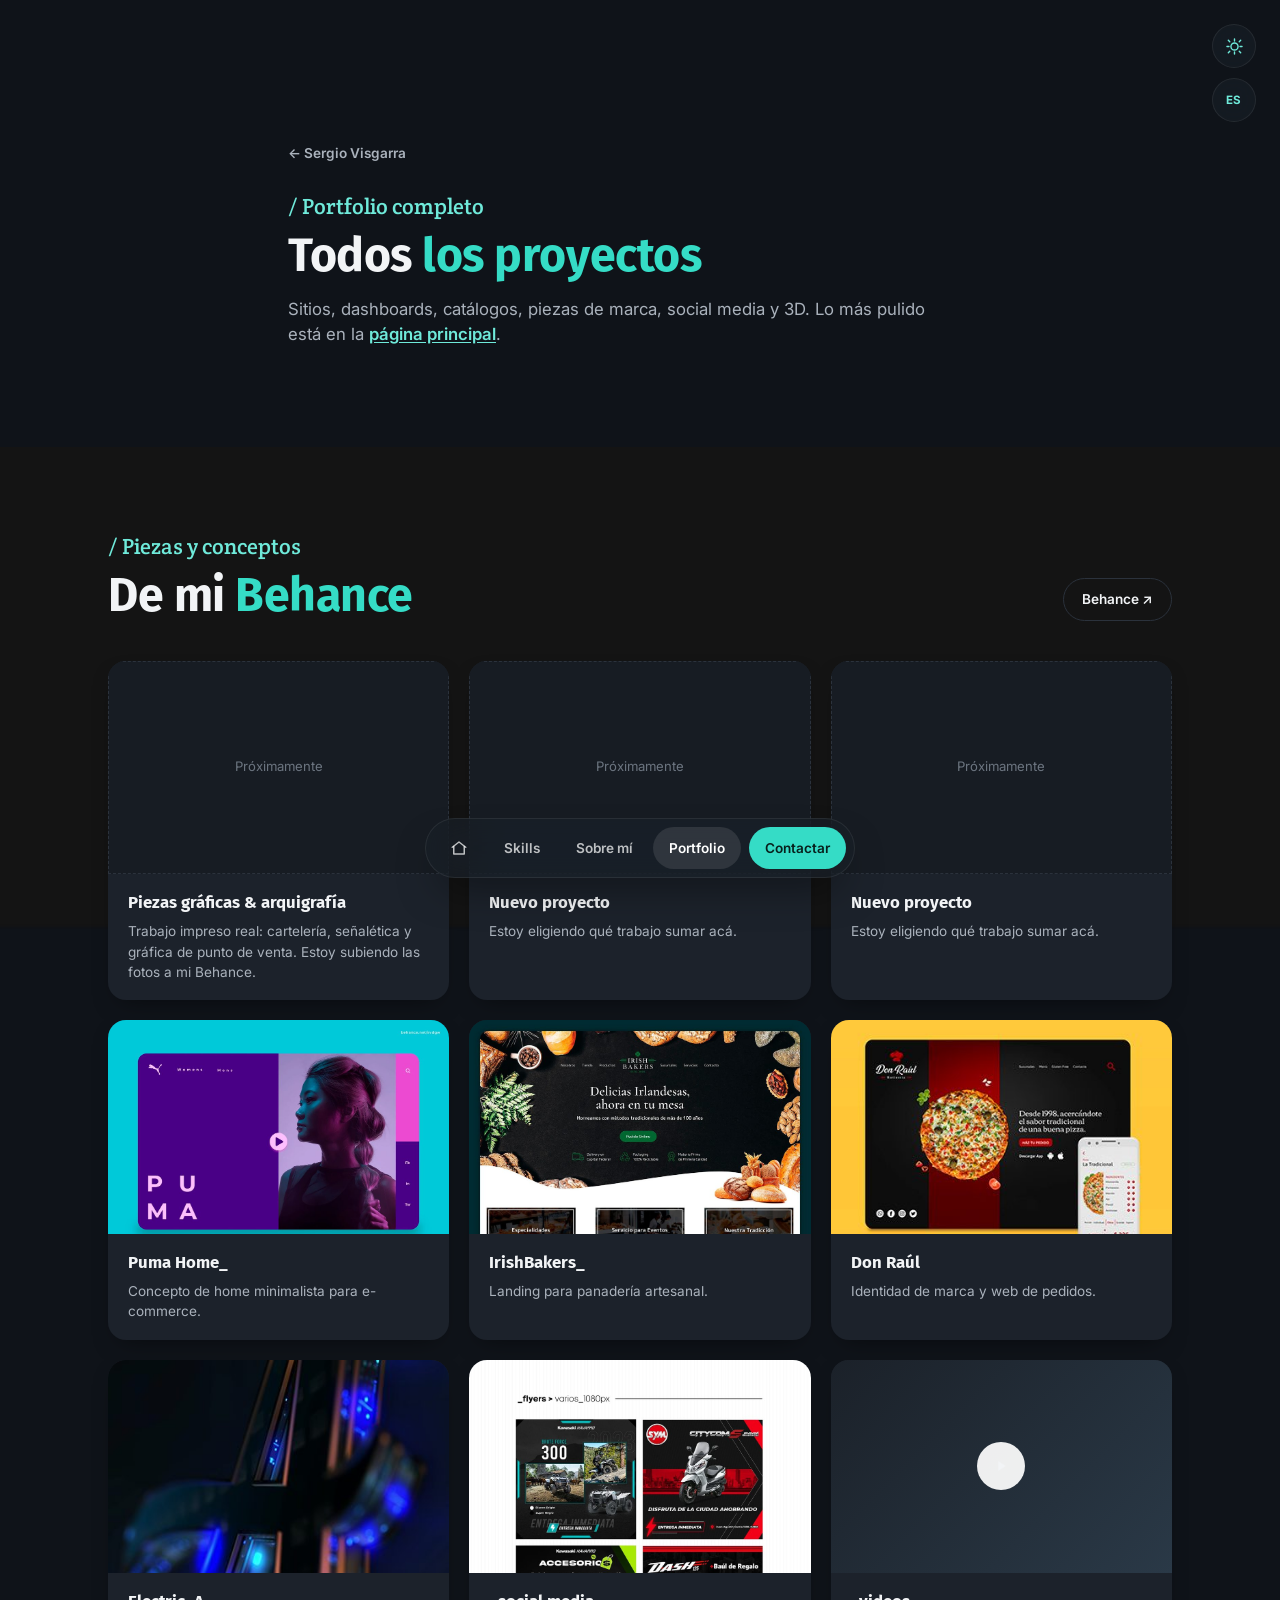
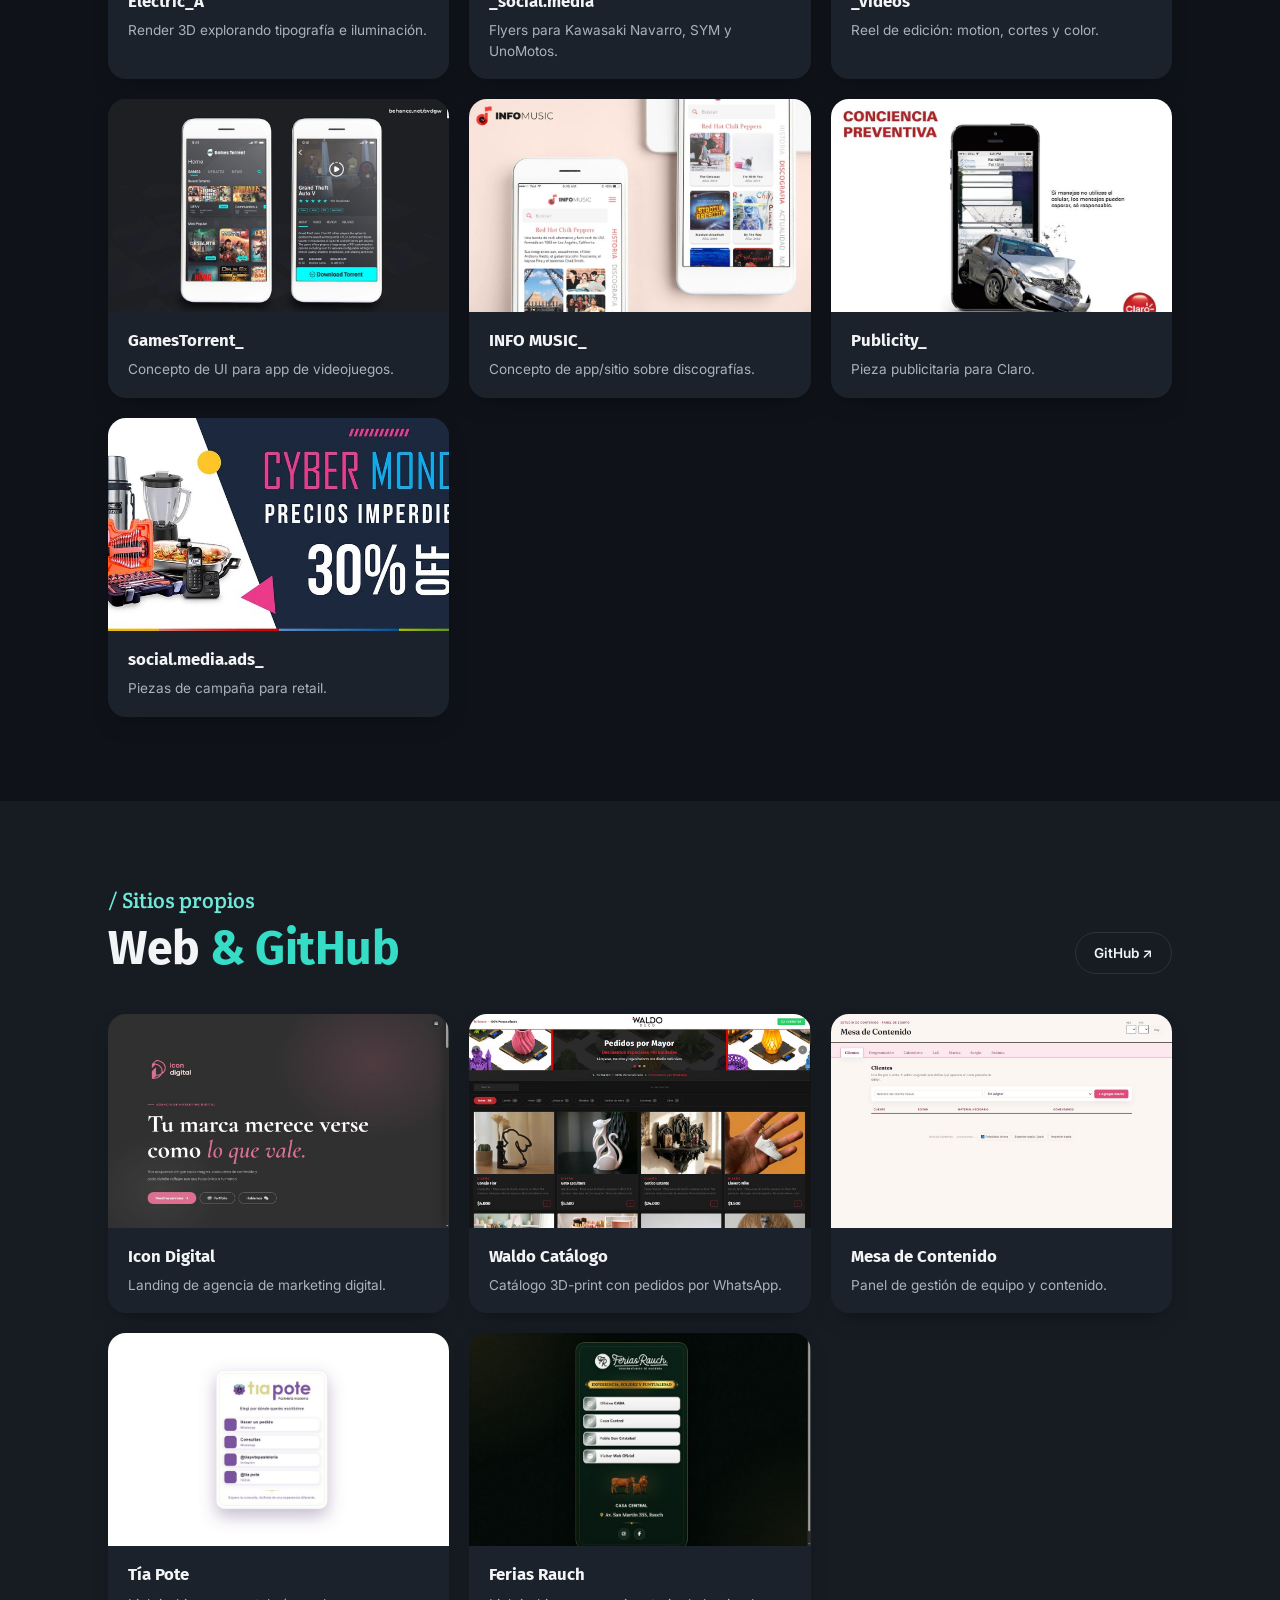
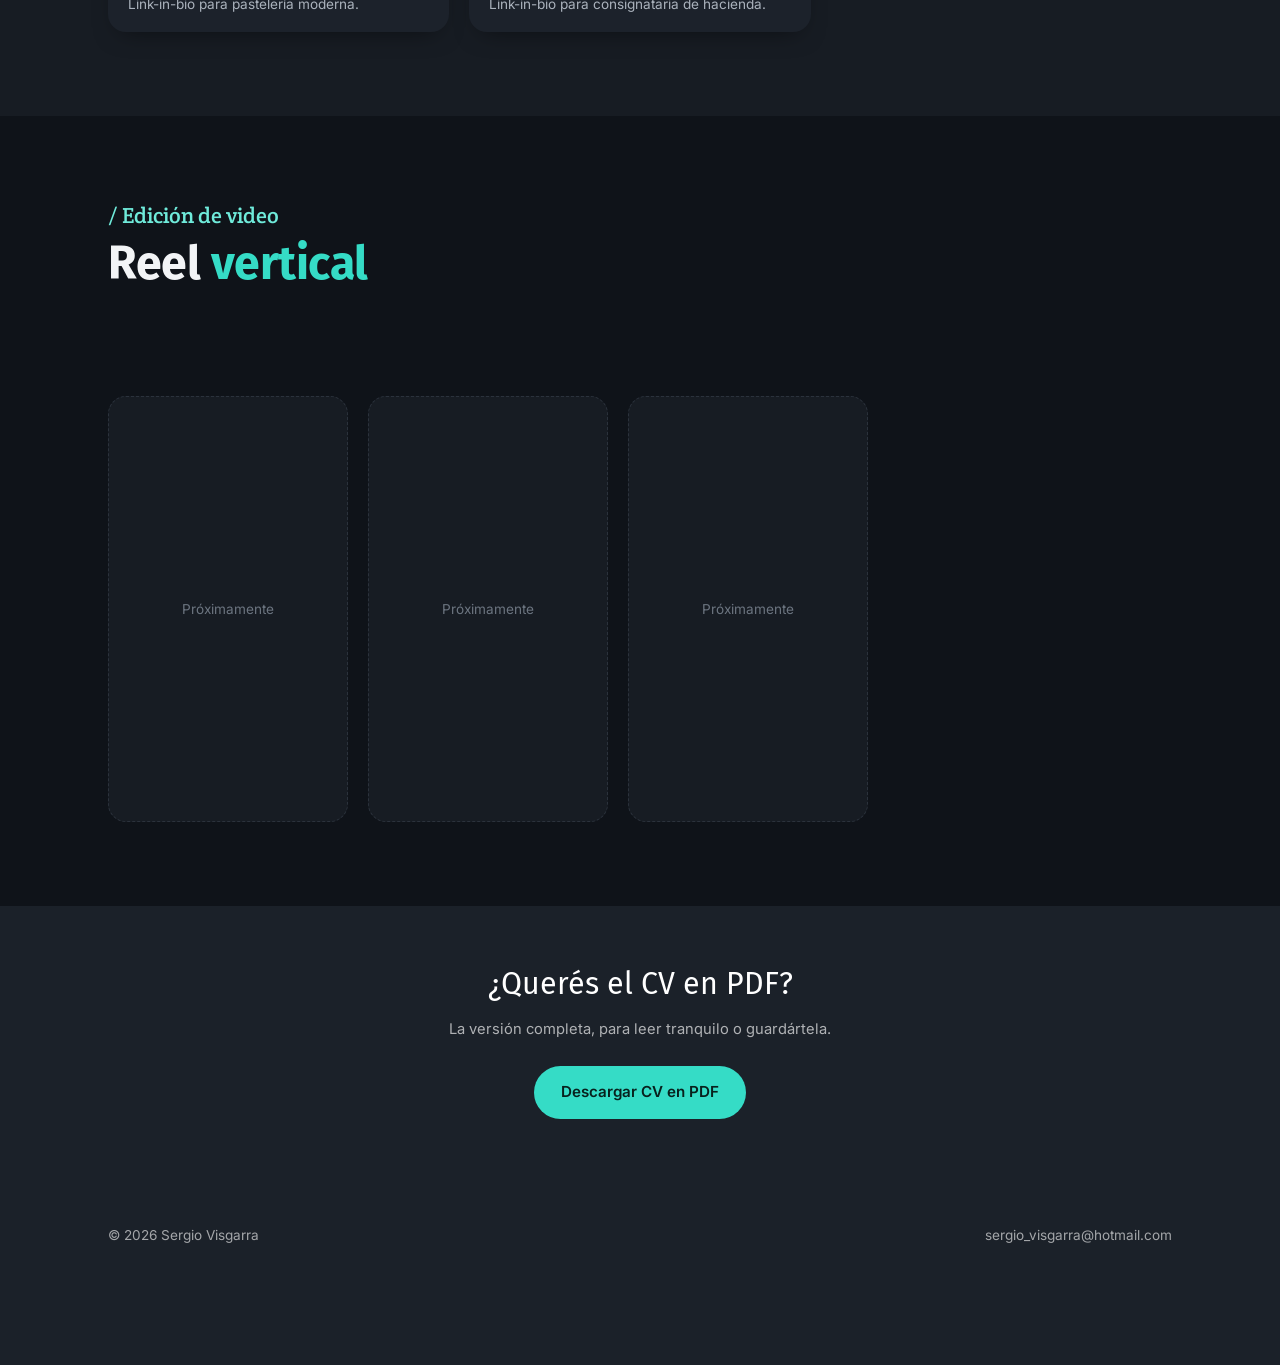
==== commit 08d77ba8: "Portfolio: reordenar Behance antes de Web/GitHub, sumar 2 espacios nuevos y arreglar cierre atascado" ====
--- a/portfolio.html
+++ b/portfolio.html
@@ -78,48 +78,8 @@
   </div>
 </header>
 
-<!-- ============ WEB / GITHUB ============ -->
-<section class="section" id="web">
-  <div class="wrap">
-    <div class="section-head reveal-group">
-      <div class="reveal">
-        <p class="eyebrow" data-i18n="pw.eyebrow">/ Sitios propios</p>
-        <h2 class="h2" data-i18n="pw.h2">Web <span class="accent-text">&amp; GitHub</span></h2>
-      </div>
-      <a href="https://github.com/adsudo1990" target="_blank" rel="noopener" class="btn btn-outline btn-sm reveal">GitHub ↗</a>
-    </div>
-    <div class="grid-cards grid-cards--3 reveal-group">
-      <a class="grid-card reveal" href="https://adsudo1990.github.io/icondigital-portfolio/" data-process="Landing armada en HTML/CSS/JS puro, sin frameworks, para que cargue rápido. Ordené las secciones (qué ofrecen, servicios, contacto) pensando en que el visitante llegue al contacto sin dar vueltas." data-process-en="Landing page built in plain HTML/CSS/JS, no frameworks, for fast loading. I ordered the sections (what they offer, services, contact) so the visitor reaches contact without detours." target="_blank" rel="noopener">
-        <div class="grid-img"><img src="assets/img/icondigital.jpg" alt="Landing de Icon Digital" loading="lazy"></div>
-        <h4>Icon Digital</h4>
-        <p data-i18n="proj.icondigital.grid">Landing de agencia de marketing digital.</p>
-      </a>
-      <a class="grid-card reveal" href="https://adsudo1990.github.io/waldo-catalogo/" data-process="Los renders de cada producto los hice en Blender. El frente es una grilla filtrable liviana, sin backend: el pedido se arma solo y se manda por WhatsApp, sin que el cliente tenga que registrarse." data-process-en="I made the render of each product in Blender. The front end is a lightweight filterable grid, no backend: the order builds itself and gets sent over WhatsApp, no sign-up needed for the customer." target="_blank" rel="noopener">
-        <div class="grid-img"><img src="assets/img/waldo.jpg" alt="Catálogo Waldo Deco" loading="lazy"></div>
-        <h4>Waldo Catálogo</h4>
-        <p data-i18n="proj.waldo.grid">Catálogo 3D-print con pedidos por WhatsApp.</p>
-      </a>
-      <a class="grid-card reveal" href="https://adsudo1990.github.io/id-agenda/" data-process="Panel interno para el equipo de Icon Digital. Se conecta a un Cloudflare Worker + KV como backend liviano, así no hace falta mantener un servidor propio para algo de uso interno." data-process-en="Internal panel for the Icon Digital team. It connects to a Cloudflare Worker + KV as a lightweight backend, so there is no need to run a full server for something used internally." target="_blank" rel="noopener">
-        <div class="grid-img"><img src="assets/img/idagenda.jpg" alt="Panel Mesa de Contenido" loading="lazy"></div>
-        <h4>Mesa de Contenido</h4>
-        <p data-i18n="proj.mesacontenido.grid">Panel de gestión de equipo y contenido.</p>
-      </a>
-      <a class="grid-card reveal" href="https://adsudo1990.github.io/tia_pote_links/" data-process="Link-in-bio con catálogo y pedidos por WhatsApp. Quería que cargue al toque desde el feed de Instagram y que entre entero en una pantalla de celular." data-process-en="Link-in-bio with a catalog and WhatsApp ordering. I wanted it to load instantly from the Instagram feed and fit entirely on one phone screen." target="_blank" rel="noopener">
-        <div class="grid-img"><img src="assets/img/tiapote.jpg" alt="Link-in-bio de Tía Pote" loading="lazy"></div>
-        <h4>Tía Pote</h4>
-        <p data-i18n="proj.tiapote.grid">Link-in-bio para pastelería moderna.</p>
-      </a>
-      <a class="grid-card reveal" href="https://adsudo1990.github.io/ferias-rauch/" data-process="Link-in-bio para una consignataria de hacienda: sucursales, remates y contacto directo. Misma lógica que Tía Pote: liviano, pensado para el celular y sin vueltas." data-process-en="Link-in-bio for a livestock auction house: branches, auctions and direct contact. Same approach as Tía Pote: lightweight, mobile-first, no detours." target="_blank" rel="noopener">
-        <div class="grid-img"><img src="assets/img/feriasrauch.jpg" alt="Link-in-bio de Ferias Rauch" loading="lazy"></div>
-        <h4>Ferias Rauch</h4>
-        <p data-i18n="proj.feriasrauch.grid">Link-in-bio para consignataria de hacienda.</p>
-      </a>
-    </div>
-  </div>
-</section>
-
 <!-- ============ BEHANCE ============ -->
-<section class="section section-alt" id="behance">
+<section class="section" id="behance">
   <div class="wrap">
     <div class="section-head reveal-group">
       <div class="reveal">
@@ -133,6 +93,16 @@
         <div class="grid-img grid-img--soon"><span data-i18n="pf.soon.badge">Próximamente</span></div>
         <h4 data-i18n="pf.soon.title">Piezas gráficas &amp; arquigrafía</h4>
         <p data-i18n="pf.soon.desc">Trabajo impreso real: cartelería, señalética y gráfica de punto de venta. Estoy subiendo las fotos a mi Behance.</p>
+      </div>
+      <div class="grid-card grid-card--soon reveal">
+        <div class="grid-img grid-img--soon"><span data-i18n="pf.soon.badge">Próximamente</span></div>
+        <h4 data-i18n="pf.slot.title">Nuevo proyecto</h4>
+        <p data-i18n="pf.slot.desc">Estoy eligiendo qué trabajo sumar acá.</p>
+      </div>
+      <div class="grid-card grid-card--soon reveal">
+        <div class="grid-img grid-img--soon"><span data-i18n="pf.soon.badge">Próximamente</span></div>
+        <h4 data-i18n="pf.slot.title">Nuevo proyecto</h4>
+        <p data-i18n="pf.slot.desc">Estoy eligiendo qué trabajo sumar acá.</p>
       </div>
       <a class="grid-card reveal" href="https://www.behance.net/gallery/91902907/Puma-Home_" data-process="Rediseño del home de e-commerce de Puma, hecho en Figma como ejercicio personal. Me interesaba la jerarquía tipográfica y quitar todo lo que sobra." data-process-en="Redesign of the Puma e-commerce homepage, made in Figma as a personal exercise. I was interested in typographic hierarchy and stripping away anything unnecessary." target="_blank" rel="noopener">
         <div class="grid-img"><img src="assets/img/behance-puma.jpg" alt="Concepto de home de e-commerce para Puma" loading="lazy"></div>
@@ -187,6 +157,46 @@
         <div class="grid-img"><img src="assets/img/behance-socialads.jpg" alt="Pieza de campaña Cyber Monday" loading="lazy"></div>
         <h4>social.media.ads_</h4>
         <p data-i18n="proj.socialads">Piezas de campaña para retail.</p>
+      </a>
+    </div>
+  </div>
+</section>
+
+<!-- ============ WEB / GITHUB ============ -->
+<section class="section section-alt" id="web">
+  <div class="wrap">
+    <div class="section-head reveal-group">
+      <div class="reveal">
+        <p class="eyebrow" data-i18n="pw.eyebrow">/ Sitios propios</p>
+        <h2 class="h2" data-i18n="pw.h2">Web <span class="accent-text">&amp; GitHub</span></h2>
+      </div>
+      <a href="https://github.com/adsudo1990" target="_blank" rel="noopener" class="btn btn-outline btn-sm reveal">GitHub ↗</a>
+    </div>
+    <div class="grid-cards grid-cards--3 reveal-group">
+      <a class="grid-card reveal" href="https://adsudo1990.github.io/icondigital-portfolio/" data-process="Landing armada en HTML/CSS/JS puro, sin frameworks, para que cargue rápido. Ordené las secciones (qué ofrecen, servicios, contacto) pensando en que el visitante llegue al contacto sin dar vueltas." data-process-en="Landing page built in plain HTML/CSS/JS, no frameworks, for fast loading. I ordered the sections (what they offer, services, contact) so the visitor reaches contact without detours." target="_blank" rel="noopener">
+        <div class="grid-img"><img src="assets/img/icondigital.jpg" alt="Landing de Icon Digital" loading="lazy"></div>
+        <h4>Icon Digital</h4>
+        <p data-i18n="proj.icondigital.grid">Landing de agencia de marketing digital.</p>
+      </a>
+      <a class="grid-card reveal" href="https://adsudo1990.github.io/waldo-catalogo/" data-process="Los renders de cada producto los hice en Blender. El frente es una grilla filtrable liviana, sin backend: el pedido se arma solo y se manda por WhatsApp, sin que el cliente tenga que registrarse." data-process-en="I made the render of each product in Blender. The front end is a lightweight filterable grid, no backend: the order builds itself and gets sent over WhatsApp, no sign-up needed for the customer." target="_blank" rel="noopener">
+        <div class="grid-img"><img src="assets/img/waldo.jpg" alt="Catálogo Waldo Deco" loading="lazy"></div>
+        <h4>Waldo Catálogo</h4>
+        <p data-i18n="proj.waldo.grid">Catálogo 3D-print con pedidos por WhatsApp.</p>
+      </a>
+      <a class="grid-card reveal" href="https://adsudo1990.github.io/id-agenda/" data-process="Panel interno para el equipo de Icon Digital. Se conecta a un Cloudflare Worker + KV como backend liviano, así no hace falta mantener un servidor propio para algo de uso interno." data-process-en="Internal panel for the Icon Digital team. It connects to a Cloudflare Worker + KV as a lightweight backend, so there is no need to run a full server for something used internally." target="_blank" rel="noopener">
+        <div class="grid-img"><img src="assets/img/idagenda.jpg" alt="Panel Mesa de Contenido" loading="lazy"></div>
+        <h4>Mesa de Contenido</h4>
+        <p data-i18n="proj.mesacontenido.grid">Panel de gestión de equipo y contenido.</p>
+      </a>
+      <a class="grid-card reveal" href="https://adsudo1990.github.io/tia_pote_links/" data-process="Link-in-bio con catálogo y pedidos por WhatsApp. Quería que cargue al toque desde el feed de Instagram y que entre entero en una pantalla de celular." data-process-en="Link-in-bio with a catalog and WhatsApp ordering. I wanted it to load instantly from the Instagram feed and fit entirely on one phone screen." target="_blank" rel="noopener">
+        <div class="grid-img"><img src="assets/img/tiapote.jpg" alt="Link-in-bio de Tía Pote" loading="lazy"></div>
+        <h4>Tía Pote</h4>
+        <p data-i18n="proj.tiapote.grid">Link-in-bio para pastelería moderna.</p>
+      </a>
+      <a class="grid-card reveal" href="https://adsudo1990.github.io/ferias-rauch/" data-process="Link-in-bio para una consignataria de hacienda: sucursales, remates y contacto directo. Misma lógica que Tía Pote: liviano, pensado para el celular y sin vueltas." data-process-en="Link-in-bio for a livestock auction house: branches, auctions and direct contact. Same approach as Tía Pote: lightweight, mobile-first, no detours." target="_blank" rel="noopener">
+        <div class="grid-img"><img src="assets/img/feriasrauch.jpg" alt="Link-in-bio de Ferias Rauch" loading="lazy"></div>
+        <h4>Ferias Rauch</h4>
+        <p data-i18n="proj.feriasrauch.grid">Link-in-bio para consignataria de hacienda.</p>
       </a>
     </div>
   </div>
@@ -256,8 +266,8 @@
 <script src="https://cdnjs.cloudflare.com/ajax/libs/gsap/3.12.5/gsap.min.js"></script>
 <script src="https://cdnjs.cloudflare.com/ajax/libs/gsap/3.12.5/ScrollTrigger.min.js"></script>
 <script src="https://cdnjs.cloudflare.com/ajax/libs/three.js/r128/three.min.js"></script>
-<script src="js/background.js?v=5"></script>
-<script src="js/i18n.js?v=1"></script>
+<script src="js/background.js?v=6"></script>
+<script src="js/i18n.js?v=2"></script>
 <script src="js/main.js?v=21"></script>
 </body>
 </html>
--- a/css/style.css
+++ b/css/style.css
@@ -947,6 +947,7 @@
      con el texto. El scale(1.06) tapa los bordes que el blur deja translúcidos */
   filter:blur(1.6px);
   transform:scale(1.06);
+  will-change:transform;
 }
 /* un selector por ID le gana en especificidad al [hidden] del navegador
    (display:none) — mismo caso que .about-more[hidden] más arriba */
